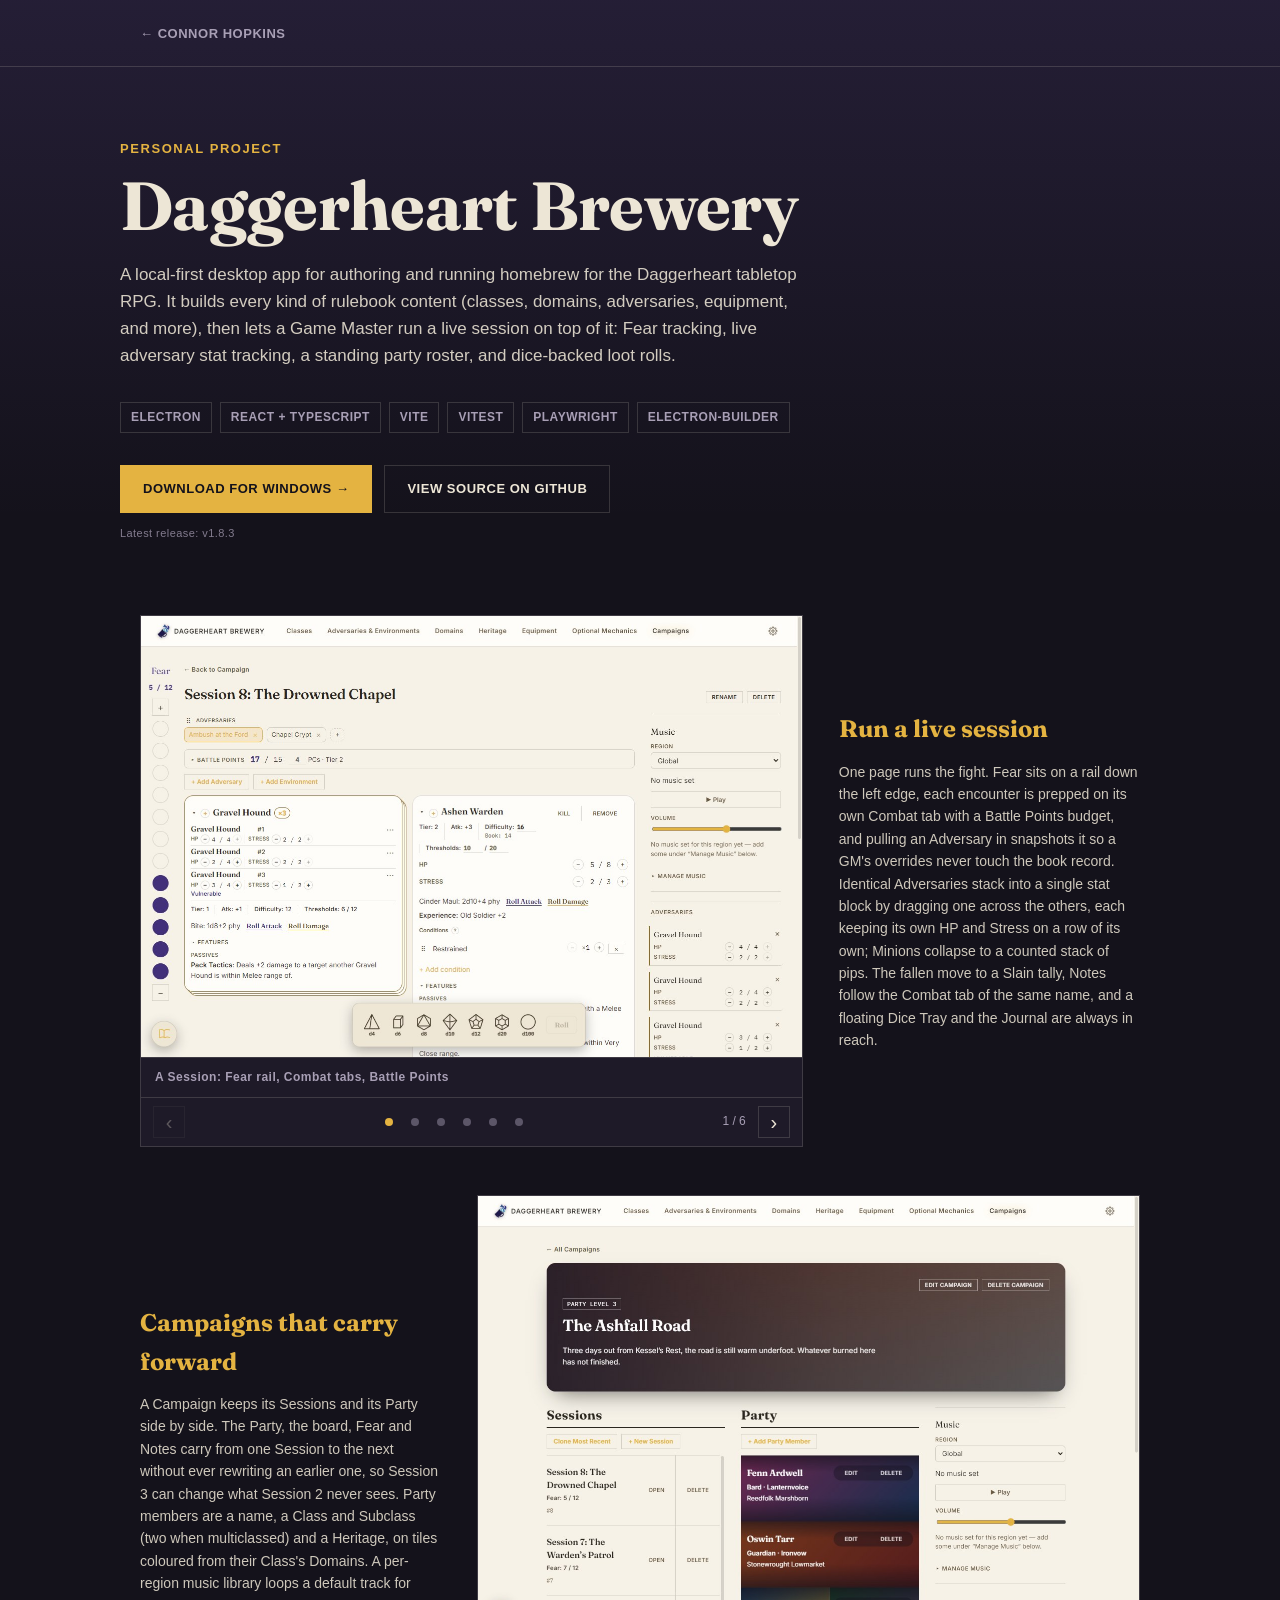
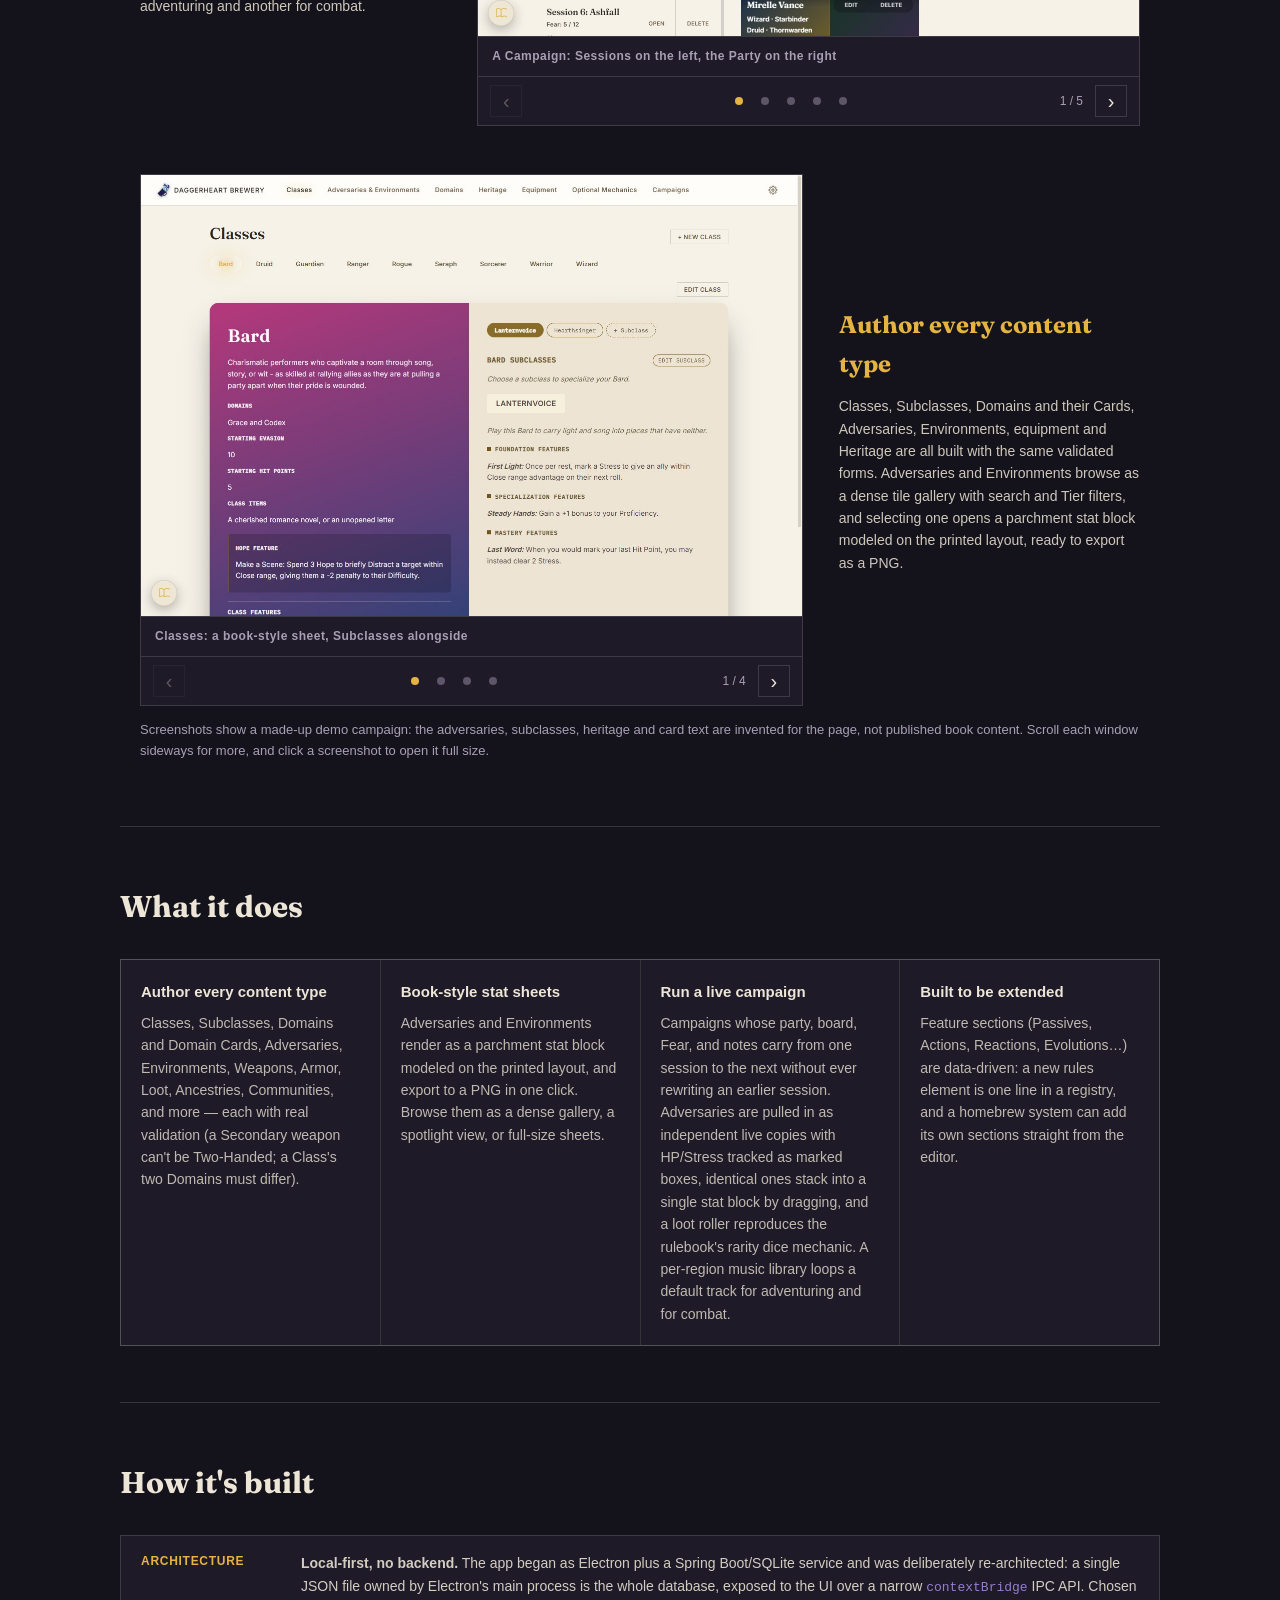
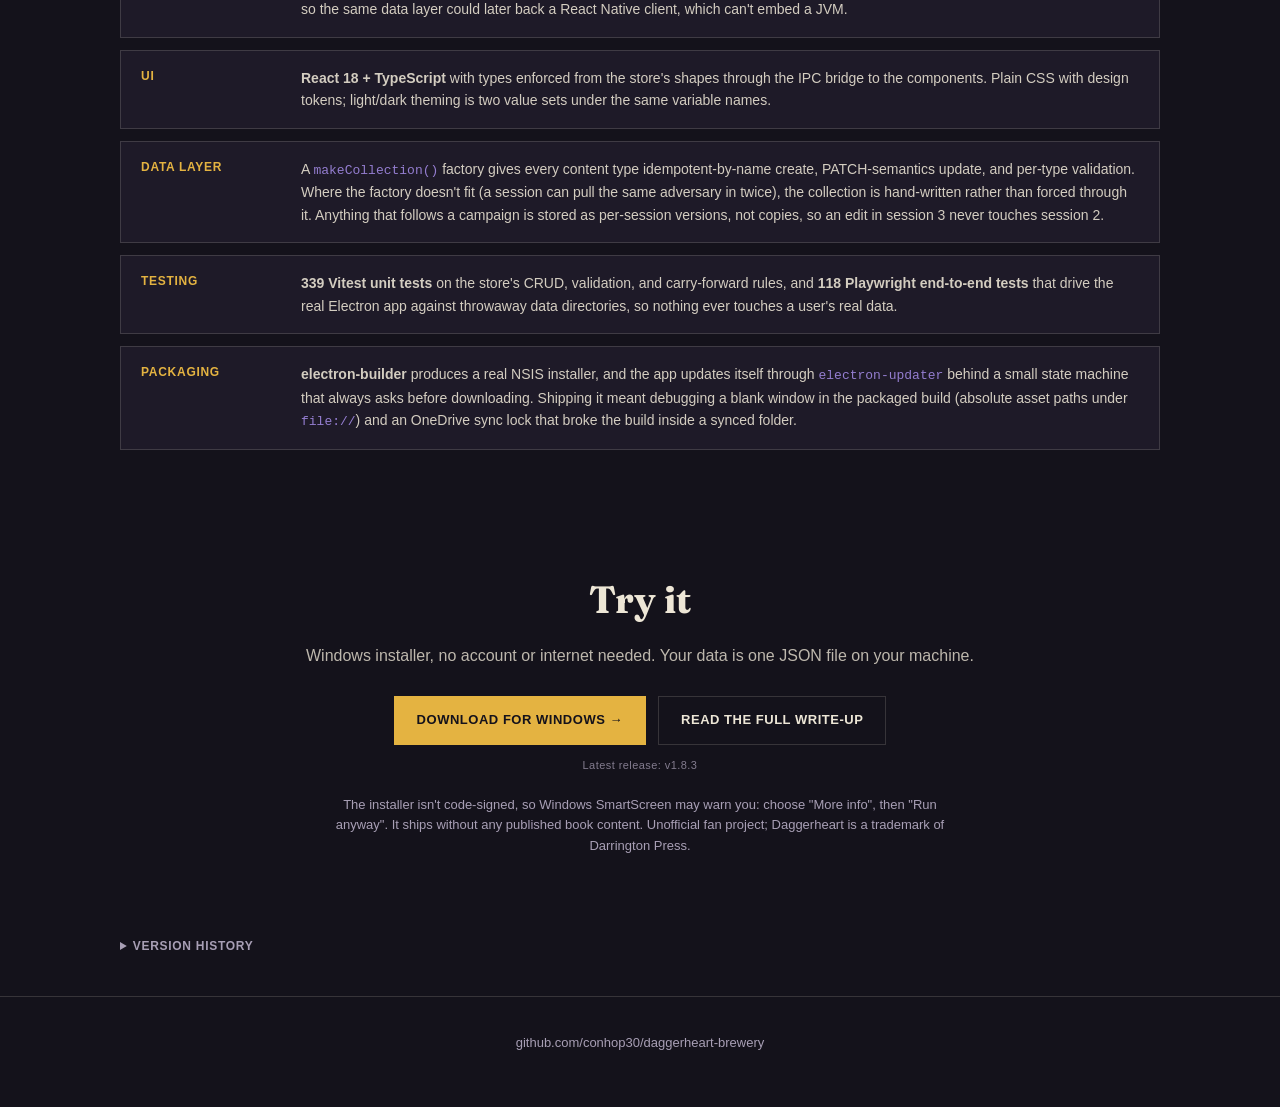
==== projects/daggerheart-hub/index.html @ ce8ef556 "Daggerheart Brewery v1.8.3: download links, changelog and test counts Co-Authored-By: Claude Opus 5." ====
<!DOCTYPE html>
<html lang="en">
<head>
<meta charset="UTF-8">
<meta name="viewport" content="width=device-width, initial-scale=1.0">
<title>Daggerheart Brewery — Connor Hopkins</title>
<meta name="description" content="A local-first Electron desktop app for authoring and running homebrew for the Daggerheart TTRPG — content builders, a Session Builder, and book-style stat sheets you can export as images.">
<link rel="preconnect" href="https://fonts.googleapis.com">
<link href="https://fonts.googleapis.com/css2?family=Fraunces:opsz,wght@9..144,600;9..144,700&display=swap" rel="stylesheet">
<link rel="stylesheet" href="../../css/base.css">
<link rel="stylesheet" href="style.css">
<link rel="icon" type="image/png" href="favicon.png">
<meta property="og:title" content="Daggerheart Brewery">
<meta property="og:description" content="A local-first desktop app for authoring and running Daggerheart homebrew — with a Windows installer you can download today.">
<meta property="og:image" content="https://conhop30.github.io/projects/daggerheart-hub/assets/shot-session.jpg">
<meta name="twitter:card" content="summary_large_image">
</head>
<body>

<nav class="site-nav">
  <div class="wrap">
    <a href="../../" class="back-link">← Connor Hopkins</a>
  </div>
</nav>

<header class="hero wrap">
  <p class="eyebrow">Personal Project</p>
  <h1>Daggerheart Brewery</h1>
  <p class="hero-lede">
    A local-first desktop app for authoring and running homebrew for the
    Daggerheart tabletop RPG. It builds every kind of rulebook content
    (classes, domains, adversaries, equipment, and more), then lets a Game
    Master run a live session on top of it: Fear tracking, live adversary
    stat tracking, a standing party roster, and dice-backed loot rolls.
  </p>
  <div class="hero-badges">
    <span class="badge">Electron</span>
    <span class="badge">React + TypeScript</span>
    <span class="badge">Vite</span>
    <span class="badge">Vitest</span>
    <span class="badge">Playwright</span>
    <span class="badge">electron-builder</span>
  </div>
  <div class="hero-actions">
    <a class="btn btn-primary" href="https://github.com/conhop30/daggerheart-brewery/releases/download/v1.8.3/Daggerheart-Brewery-Setup-1.8.3.exe">Download for Windows →</a>
    <a class="btn btn-ghost" href="https://github.com/conhop30/daggerheart-brewery" target="_blank" rel="noopener">View source on GitHub</a>
  </div>
  <p class="version-note">Latest release: v1.8.3</p>
</header>

<section class="shots wrap">
  <div class="showcases">
    <div class="showcase">
      <div class="viewer">
        <div class="viewer-track" tabindex="0" role="region" aria-label="Live session screenshots">
          <figure class="slide"><a href="assets/shot-session.jpg" target="_blank" rel="noopener"><img src="assets/shot-session.jpg" alt="A Session page: the Fear rail down the left edge, two Combat tabs, a Battle Points budget, three Gravel Hounds stacked into one stat block beside an Ashen Warden, and a condensed Adversaries list on the right" loading="lazy"></a><figcaption>A Session: Fear rail, Combat tabs, Battle Points</figcaption></figure>
          <figure class="slide"><a href="assets/shot-stack-modify.jpg" target="_blank" rel="noopener"><img src="assets/shot-stack-modify.jpg" alt="The stacked Gravel Hounds with the second one's actions open: Modify, Kill and Remove, and its own Difficulty, Thresholds and Conditions underneath" loading="lazy"></a><figcaption>A stack: one stat block, a row per Adversary</figcaption></figure>
          <figure class="slide"><a href="assets/shot-drag-stack.jpg" target="_blank" rel="noopener"><img src="assets/shot-drag-stack.jpg" alt="Mid-drag: an outlined card reading Gravel Hound x3 follows the pointer, with a strip under the board offering to unstack them all" loading="lazy"></a><figcaption>Dragging a stack: an outlined card with its count</figcaption></figure>
          <figure class="slide"><a href="assets/shot-second-tab.jpg" target="_blank" rel="noopener"><img src="assets/shot-second-tab.jpg" alt="The second Combat tab, Chapel Crypt, with a Tidecaller Oracle, a stack of eight Moss Mite Minions shown as pips, and the Drowned Chapel Environment" loading="lazy"></a><figcaption>A second encounter, prepped on its own tab</figcaption></figure>
          <figure class="slide"><a href="assets/shot-notes-dice.jpg" target="_blank" rel="noopener"><img src="assets/shot-notes-dice.jpg" alt="Lower on the Session page: Minion pips, the Slain tally reading Gravel Hound x2 and Moss Mite x4, Notes tabs named after the Combat tabs, and the Dice Tray showing 1d6 + 1d20 = 24 above the dice" loading="lazy"></a><figcaption>Notes tabs, the Slain tally and the Dice Tray</figcaption></figure>
          <figure class="slide"><a href="assets/shot-journal.jpg" target="_blank" rel="noopener"><img src="assets/shot-journal.jpg" alt="The Journal panel open from its bubble in the bottom-left corner, listing Campaign notes under Loot and Worldbuilding" loading="lazy"></a><figcaption>The Journal, one click away</figcaption></figure>
        </div>
      </div>
      <div class="showcase-text">
        <h3>Run a live session</h3>
        <p>One page runs the fight. Fear sits on a rail down the left edge, each encounter is prepped on its own Combat tab with a Battle Points budget, and pulling an Adversary in snapshots it so a GM's overrides never touch the book record. Identical Adversaries stack into a single stat block by dragging one across the others, each keeping its own HP and Stress on a row of its own; Minions collapse to a counted stack of pips. The fallen move to a Slain tally, Notes follow the Combat tab of the same name, and a floating Dice Tray and the Journal are always in reach.</p>
      </div>
    </div>
    <div class="showcase flip">
      <div class="viewer">
        <div class="viewer-track" tabindex="0" role="region" aria-label="Campaign screenshots">
          <figure class="slide"><a href="assets/shot-campaign.jpg" target="_blank" rel="noopener"><img src="assets/shot-campaign.jpg" alt="A Campaign page: Sessions in a scrolling column on the left, each with its Fear and number, and the Party on the right with tiles coloured by each Class's two Domains" loading="lazy"></a><figcaption>A Campaign: Sessions on the left, the Party on the right</figcaption></figure>
          <figure class="slide"><a href="assets/shot-campaigns.jpg" target="_blank" rel="noopener"><img src="assets/shot-campaigns.jpg" alt="The Campaigns list: two banners, each with its Party level, description, Party members and Session count" loading="lazy"></a><figcaption>Every Campaign at a glance</figcaption></figure>
          <figure class="slide"><a href="assets/shot-party-form.jpg" target="_blank" rel="noopener"><img src="assets/shot-party-form.jpg" alt="Editing a Party member: labelled rows of chips for Class, Subclass, a second Class and Subclass for multiclassing, Ancestry and Community" loading="lazy"></a><figcaption>A Party member: Class, Subclass and Heritage as chips</figcaption></figure>
          <figure class="slide"><a href="assets/shot-confirm.jpg" target="_blank" rel="noopener"><img src="assets/shot-confirm.jpg" alt="The app's own confirmation dialog over a dimmed page, asking whether to delete a Session, with Cancel and Delete buttons" loading="lazy"></a><figcaption>Destructive actions ask first, in the app's own dialog</figcaption></figure>
          <figure class="slide"><a href="assets/shot-music-library.png" target="_blank" rel="noopener"><img src="assets/shot-music-library.png" alt="The Music tab: a library overview showing a region's track count and defaults, a region list, and tracks with volume sliders" loading="lazy"></a><figcaption>A per-region music library for the table</figcaption></figure>
        </div>
      </div>
      <div class="showcase-text">
        <h3>Campaigns that carry forward</h3>
        <p>A Campaign keeps its Sessions and its Party side by side. The Party, the board, Fear and Notes carry from one Session to the next without ever rewriting an earlier one, so Session 3 can change what Session 2 never sees. Party members are a name, a Class and Subclass (two when multiclassed) and a Heritage, on tiles coloured from their Class's Domains. A per-region music library loops a default track for adventuring and another for combat.</p>
      </div>
    </div>
    <div class="showcase">
      <div class="viewer">
        <div class="viewer-track" tabindex="0" role="region" aria-label="Content authoring screenshots">
          <figure class="slide"><a href="assets/shot-classes.jpg" target="_blank" rel="noopener"><img src="assets/shot-classes.jpg" alt="The Classes page: a tab per Class, with Bard selected showing its gradient class sheet beside a parchment panel for its Subclasses" loading="lazy"></a><figcaption>Classes: a book-style sheet, Subclasses alongside</figcaption></figure>
          <figure class="slide"><a href="assets/shot-adversaries.jpg" target="_blank" rel="noopener"><img src="assets/shot-adversaries.jpg" alt="The Adversaries gallery of compact stat tiles, with the Tidecaller Oracle selected and its full parchment stat block open beside them" loading="lazy"></a><figcaption>Adversaries: a searchable gallery and a full stat block</figcaption></figure>
          <figure class="slide"><a href="assets/shot-domains.jpg" target="_blank" rel="noopener"><img src="assets/shot-domains.jpg" alt="The Domains page listing Arcana, Blade, Bone and Codex, each with a pennant icon and its card count" loading="lazy"></a><figcaption>Domains, filterable by Class</figcaption></figure>
          <figure class="slide"><a href="assets/shot-domain-cards.jpg" target="_blank" rel="noopener"><img src="assets/shot-domain-cards.jpg" alt="The Arcana Domain page: four card-shaped tiles with level, type, recall cost and rules text" loading="lazy"></a><figcaption>A Domain's cards, as cards</figcaption></figure>
        </div>
      </div>
      <div class="showcase-text">
        <h3>Author every content type</h3>
        <p>Classes, Subclasses, Domains and their Cards, Adversaries, Environments, equipment and Heritage are all built with the same validated forms. Adversaries and Environments browse as a dense tile gallery with search and Tier filters, and selecting one opens a parchment stat block modeled on the printed layout, ready to export as a PNG.</p>
      </div>
    </div>
  </div>
  <p class="shots-note">Screenshots show a made-up demo campaign: the adversaries, subclasses, heritage and card text are invented for the page, not published book content. Scroll each window sideways for more, and click a screenshot to open it full size.</p>
</section>

<section class="block wrap">
  <h2>What it does</h2>
  <div class="feature-grid">
    <div class="feature">
      <h3>Author every content type</h3>
      <p>Classes, Subclasses, Domains and Domain Cards, Adversaries, Environments, Weapons, Armor, Loot, Ancestries, Communities, and more — each with real validation (a Secondary weapon can't be Two-Handed; a Class's two Domains must differ).</p>
    </div>
    <div class="feature">
      <h3>Book-style stat sheets</h3>
      <p>Adversaries and Environments render as a parchment stat block modeled on the printed layout, and export to a PNG in one click. Browse them as a dense gallery, a spotlight view, or full-size sheets.</p>
    </div>
    <div class="feature">
      <h3>Run a live campaign</h3>
      <p>Campaigns whose party, board, Fear, and notes carry from one session to the next without ever rewriting an earlier session. Adversaries are pulled in as independent live copies with HP/Stress tracked as marked boxes, identical ones stack into a single stat block by dragging, and a loot roller reproduces the rulebook's rarity dice mechanic. A per-region music library loops a default track for adventuring and for combat.</p>
    </div>
    <div class="feature">
      <h3>Built to be extended</h3>
      <p>Feature sections (Passives, Actions, Reactions, Evolutions…) are data-driven: a new rules element is one line in a registry, and a homebrew system can add its own sections straight from the editor.</p>
    </div>
  </div>
</section>

<section class="block wrap">
  <h2>How it's built</h2>
  <div class="stack-grid">
    <div class="stack-row">
      <span class="label">Architecture</span>
      <span class="value"><strong>Local-first, no backend.</strong> The app began as Electron plus a Spring Boot/SQLite service and was deliberately re-architected: a single JSON file owned by Electron's main process is the whole database, exposed to the UI over a narrow <code>contextBridge</code> IPC API. Chosen so the same data layer could later back a React Native client, which can't embed a JVM.</span>
    </div>
    <div class="stack-row">
      <span class="label">UI</span>
      <span class="value"><strong>React 18 + TypeScript</strong> with types enforced from the store's shapes through the IPC bridge to the components. Plain CSS with design tokens; light/dark theming is two value sets under the same variable names.</span>
    </div>
    <div class="stack-row">
      <span class="label">Data layer</span>
      <span class="value">A <code>makeCollection()</code> factory gives every content type idempotent-by-name create, PATCH-semantics update, and per-type validation. Where the factory doesn't fit (a session can pull the same adversary in twice), the collection is hand-written rather than forced through it. Anything that follows a campaign is stored as per-session versions, not copies, so an edit in session 3 never touches session 2.</span>
    </div>
    <div class="stack-row">
      <span class="label">Testing</span>
      <span class="value"><strong>339 Vitest unit tests</strong> on the store's CRUD, validation, and carry-forward rules, and <strong>118 Playwright end-to-end tests</strong> that drive the real Electron app against throwaway data directories, so nothing ever touches a user's real data.</span>
    </div>
    <div class="stack-row">
      <span class="label">Packaging</span>
      <span class="value"><strong>electron-builder</strong> produces a real NSIS installer, and the app updates itself through <code>electron-updater</code> behind a small state machine that always asks before downloading. Shipping it meant debugging a blank window in the packaged build (absolute asset paths under <code>file://</code>) and an OneDrive sync lock that broke the build inside a synced folder.</span>
    </div>
  </div>
</section>

<section class="download-cta wrap">
  <h2>Try it</h2>
  <p>Windows installer, no account or internet needed. Your data is one JSON file on your machine.</p>
  <div class="hero-actions">
    <a class="btn btn-primary" href="https://github.com/conhop30/daggerheart-brewery/releases/download/v1.8.3/Daggerheart-Brewery-Setup-1.8.3.exe">Download for Windows →</a>
    <a class="btn btn-ghost" href="https://github.com/conhop30/daggerheart-brewery#readme" target="_blank" rel="noopener">Read the full write-up</a>
  </div>
  <p class="version-note">Latest release: v1.8.3</p>
  <p class="fine-print">The installer isn't code-signed, so Windows SmartScreen may warn you: choose "More info", then "Run anyway". It ships without any published book content. Unofficial fan project; Daggerheart is a trademark of Darrington Press.</p>
</section>

<section class="changelog wrap">
  <details>
    <summary>Version history</summary>
    <ul>
      <li><strong>v1.8.3</strong> — Campaign Frames: a new section for the rulebooks’ setting-pitch format, written either as structured sections or in an Advanced Markdown format drawn as letter-size two-column pages, with pictures, watercolor stains and watercolor-edged images, per-frame CSS, a built-in guide and PDF export (using The Homebrewery’s MIT-licensed Markdown flavour and mask images); a Campaign can name its frame. Also: Equipment opens as a table, and errors use the app’s own dialog.</li>
      <li><strong>v1.8.1</strong> — a Table view for Adversaries and Environments, now the default, where clicking a row opens its full stat block in place; a Collapse All button for the stat blocks in a fight, with roll results shown beside the buttons on a collapsed one; Heritage and Optional Mechanics in one shared layout, alphabetical, with full-width features and a filter by Set; and Equipment's compact view renamed to Table.</li>
      <li><strong>v1.8.0</strong> — stack any identical Adversaries into one stat block by dragging, each keeping its own HP and Stress, with an outlined card and running count while you drag; a Kill button and a Slain tally; renamable Notes tabs that follow the Combat tab of the same name and carry forward; a Fear rail on the left edge; a reworked Campaign page with Sessions and the Party side by side; Party members as Class, Subclass and Heritage with Domain-coloured tiles and multiclassing; and the app's own confirmation dialog and scrollbars.</li>
      <li><strong>v1.7.2</strong> — Battle Points: each Combat tab scores its roster against the corebook's encounter budget, with the rulebook's adjustments; and Minions now pull in as one counted stack that can be split, merged or mixed into groups by dragging.</li>
      <li><strong>v1.7.1</strong> — Combat tabs: prep several encounters per Session, each tab with its own Adversary/Environment roster that carries forward to later Sessions; a draggable Journal bubble with detachable floating notes; per-Session Notes; a drag-reorderable Session page; and a quantity stepper for pulling in several Adversaries at once.</li>
      <li><strong>v1.7.0</strong> — merged the Session page's Adventuring/Combat tabs into one always-on-screen page, and Music folders can now be scoped to a single Campaign instead of always being application-wide.</li>
      <li><strong>v1.6.0</strong> — the Dice Tray's buttons are now real polyhedral wireframes (tetrahedron, cube, octahedron, and so on) with their own facet lines, label below the shape instead of overlapping it; a sidebar spotlight for Combat tiles; a Conditions rules reference on hover; and a round of fixes (the Equipment table's boxy cells, newest-first Sessions, clearer button labels).</li>
      <li><strong>v1.5.0</strong> — a reworked Combat panel (stackable Conditions, Difficulty/Threshold overrides kept alongside the book value, a Roll Log), a redesigned Dice Tray with shaped die buttons, and music you can manage without leaving a session.</li>
      <li><strong>v1.4.0</strong> — real Domain iconography sampled from the corebook, a new app icon, a freeform dice tray and one-click damage rolls, and a round of load-time and editing-speed improvements.</li>
      <li><strong>v1.3.0</strong> — a visual refresh across the whole app: pill buttons and boxed panels replaced with soft glow states and hairline dividers, a redesigned Domains list, and clearer text and contrast throughout.</li>
      <li><strong>v1.2.0</strong> — renamed to Daggerheart Brewery with a new icon; a condensed Equipment table view; Session music that persists across navigation; a frameless fullscreen mode.</li>
      <li><strong>v1.1.0</strong> — in-app update checking; data-driven Evolution/custom feature sections; Core subclasses.</li>
      <li><strong>v1.0.0</strong> — first public release.</li>
    </ul>
  </details>
</section>

<footer class="site-footer">
  <div class="wrap">
    <a href="https://github.com/conhop30/daggerheart-brewery" target="_blank" rel="noopener">github.com/conhop30/daggerheart-brewery</a>
  </div>
</footer>

<script>
// Each screenshot window scrolls sideways on its own (CSS scroll-snap); this only adds the arrows, dots and count.
document.querySelectorAll('.viewer').forEach(function (viewer) {
  var track = viewer.querySelector('.viewer-track');
  var slides = Array.prototype.slice.call(track.children);
  if (slides.length < 2) return;
  viewer.classList.add('js');
  var reduce = window.matchMedia('(prefers-reduced-motion: reduce)').matches;

  var nav = document.createElement('div');
  nav.className = 'viewer-nav';
  var prev = document.createElement('button');
  prev.type = 'button'; prev.className = 'viewer-arrow'; prev.setAttribute('aria-label', 'Previous screenshot'); prev.textContent = '‹';
  var next = document.createElement('button');
  next.type = 'button'; next.className = 'viewer-arrow'; next.setAttribute('aria-label', 'Next screenshot'); next.textContent = '›';
  var dots = document.createElement('div');
  dots.className = 'viewer-dots';
  var buttons = slides.map(function (_, i) {
    var d = document.createElement('button');
    d.type = 'button'; d.className = 'viewer-dot'; d.setAttribute('aria-label', 'Screenshot ' + (i + 1) + ' of ' + slides.length);
    d.addEventListener('click', function () { go(i); });
    dots.appendChild(d);
    return d;
  });
  var count = document.createElement('span');
  count.className = 'viewer-count';
  nav.appendChild(prev); nav.appendChild(dots); nav.appendChild(count); nav.appendChild(next);
  viewer.appendChild(nav);

  function current() { return Math.max(0, Math.min(slides.length - 1, Math.round(track.scrollLeft / track.clientWidth))); }
  function go(i) { track.scrollTo({ left: i * track.clientWidth, behavior: reduce ? 'auto' : 'smooth' }); }
  function sync() {
    var i = current();
    buttons.forEach(function (d, k) { d.classList.toggle('on', k === i); });
    count.textContent = (i + 1) + ' / ' + slides.length;
    prev.disabled = i === 0;
    next.disabled = i === slides.length - 1;
  }
  prev.addEventListener('click', function () { go(current() - 1); });
  next.addEventListener('click', function () { go(current() + 1); });
  var pending = false;
  track.addEventListener('scroll', function () {
    if (pending) return;
    pending = true;
    requestAnimationFrame(function () { pending = false; sync(); });
  }, { passive: true });
  window.addEventListener('resize', sync);
  sync();
});
</script>

</body>
</html>
---- css/base.css ----
*, *::before, *::after { box-sizing: border-box; }
html { -webkit-text-size-adjust: 100%; }
body { margin: 0; }
img, video { max-width: 100%; display: block; }
a { color: inherit; }
---- projects/daggerheart-hub/style.css ----
/* Same palette/type as the app itself (src/styles/tokens.css) — this page is
   meant to feel like an extension of the product. */
:root {
  --ink: #14121b;
  --surface: #1e1a28;
  --surface-alt: #262034;
  --hope: #e4b341;
  --fear: #a58ce8;
  --parchment: #ede4d3;
  --off-white: #ede6d6;
  --muted: #a89fb5;
  --line: rgba(237, 228, 211, 0.16);

  --font-display: "Fraunces", "Iowan Old Style", Georgia, serif;
  --font-body: -apple-system, BlinkMacSystemFont, "Segoe UI", Roboto, sans-serif;

  --wrap: 1040px;
}

body {
  margin: 0;
  background: linear-gradient(180deg, rgba(136, 103, 214, 0.14) 0%, transparent 520px), var(--ink);
  color: var(--off-white);
  font-family: var(--font-body);
  line-height: 1.6;
  -webkit-font-smoothing: antialiased;
}

.wrap {
  max-width: var(--wrap);
  margin: 0 auto;
  padding: 0 20px;
}

/* ---------- nav ---------- */
.site-nav {
  padding: 20px 0;
  border-bottom: 1px solid var(--line);
}

.back-link {
  text-decoration: none;
  color: var(--muted);
  font-size: 13px;
  font-weight: 600;
  letter-spacing: 0.04em;
  text-transform: uppercase;
  transition: color 0.15s ease;
}

.back-link:hover {
  color: var(--off-white);
}

/* ---------- hero ---------- */
.hero {
  padding: 72px 0 48px;
}

.eyebrow {
  margin: 0 0 12px;
  font-size: 13px;
  font-weight: 700;
  letter-spacing: 0.12em;
  text-transform: uppercase;
  color: var(--hope);
}

.hero h1 {
  margin: 0 0 20px;
  font-family: var(--font-display);
  font-size: clamp(38px, 7vw, 68px);
  font-weight: 700;
  letter-spacing: -0.01em;
  line-height: 1.02;
}

.hero-lede {
  max-width: 680px;
  margin: 0 0 32px;
  font-size: 17px;
  opacity: 0.88;
}

.hero-badges {
  display: flex;
  flex-wrap: wrap;
  gap: 8px;
  margin-bottom: 32px;
}

.badge {
  padding: 5px 10px;
  border: 1px solid var(--line);
  font-size: 12px;
  font-weight: 700;
  letter-spacing: 0.04em;
  text-transform: uppercase;
  color: var(--muted);
}

.hero-actions {
  display: flex;
  flex-wrap: wrap;
  gap: 12px;
}

.version-note {
  margin: 12px 0 0;
  font-size: 11px;
  letter-spacing: 0.04em;
  color: var(--muted);
  opacity: 0.75;
}

/* Same look as the hero note; restated only because `.download-cta p` is more specific than `.version-note`. */
.download-cta .version-note {
  margin: 12px 0 0;
  opacity: 0.75;
}

.btn {
  display: inline-flex;
  align-items: center;
  gap: 8px;
  padding: 13px 22px;
  font-size: 13px;
  font-weight: 700;
  letter-spacing: 0.04em;
  text-transform: uppercase;
  text-decoration: none;
  border: 1px solid transparent;
  transition: opacity 0.15s ease, transform 0.1s ease;
}

.btn:active {
  transform: scale(0.98);
}

.btn-primary {
  background: var(--hope);
  color: var(--ink);
}

.btn-primary:hover {
  opacity: 0.9;
}

.btn-ghost {
  background: transparent;
  border-color: var(--line);
  color: var(--off-white);
}

.btn-ghost:hover {
  border-color: var(--off-white);
}

/* ---------- screenshots ---------- */
/* One window per area of the app, each beside a short description. A
   window holds as many screenshots as its area needs and scrolls sideways
   through them, so a feature-rich app gets a high screenshot count without
   the page growing tall. Same pattern as the Summoner page. */
/* Vertical padding only: a bare padding shorthand here would zero .wrap's side padding. */
.shots { padding-top: 24px; padding-bottom: 64px; }
.showcases { display: grid; gap: 48px; }
.showcase { display: grid; grid-template-columns: minmax(0, 2.2fr) minmax(0, 1fr); gap: 36px; align-items: center; }
.showcase.flip { grid-template-columns: minmax(0, 1fr) minmax(0, 2.2fr); }
.showcase.flip .viewer { order: 2; }
.showcase-text h3 { margin: 0 0 12px; font-family: var(--font-display); font-size: 24px; font-weight: 700; color: var(--hope); }
.showcase-text p { margin: 0; font-size: 14px; opacity: 0.86; }

/* The track scrolls sideways and snaps to each screenshot. */
.viewer { min-width: 0; border: 1px solid var(--line); background: var(--surface); }
.viewer-track { display: flex; overflow-x: auto; scroll-snap-type: x mandatory; overscroll-behavior-x: contain; scrollbar-width: thin; scrollbar-color: var(--line) transparent; }
.viewer.js .viewer-track { scrollbar-width: none; }
.viewer.js .viewer-track::-webkit-scrollbar { display: none; }
.viewer-track:focus-visible { outline: 2px solid var(--fear); outline-offset: -2px; }
.slide { flex: 0 0 100%; min-width: 0; margin: 0; scroll-snap-align: start; }
.slide a { display: block; cursor: zoom-in; }
.slide img { display: block; width: 100%; aspect-ratio: 3 / 2; object-fit: cover; object-position: top left; }
.slide figcaption {
  padding: 10px 14px; font-size: 12px; font-weight: 700; letter-spacing: 0.04em;
  color: var(--muted); border-top: 1px solid var(--line);
}
.viewer-nav { display: flex; align-items: center; gap: 12px; padding: 8px 12px; border-top: 1px solid var(--line); }
.viewer-arrow {
  width: 32px; height: 32px; padding: 0; display: inline-flex; align-items: center; justify-content: center;
  border: 1px solid var(--line); background: transparent; color: var(--off-white); font-size: 20px; line-height: 1; cursor: pointer;
}
.viewer-arrow:hover:not(:disabled) { border-color: var(--hope); color: var(--hope); }
.viewer-arrow:disabled { opacity: 0.3; cursor: default; }
.viewer-dots { display: flex; flex: 1; justify-content: center; gap: 4px; }
/* The dot is a small mark inside a larger tap target. */
.viewer-dot { position: relative; width: 22px; height: 22px; padding: 0; border: 0; background: transparent; cursor: pointer; }
.viewer-dot::after { content: ""; position: absolute; inset: 7px; border-radius: 50%; background: var(--muted); opacity: 0.45; transition: opacity 0.15s ease, background 0.15s ease; }
.viewer-dot:hover::after { opacity: 0.8; }
.viewer-dot.on::after { background: var(--hope); opacity: 1; }
.viewer-count { font-size: 12px; font-variant-numeric: tabular-nums; color: var(--muted); }
.viewer button:focus-visible { outline: 2px solid var(--fear); outline-offset: 2px; }
.shots-note { margin: 14px 0 0; font-size: 13px; color: var(--muted); }

/* ---------- section shell ---------- */
section.block {
  padding: 56px 0;
  border-top: 1px solid var(--line);
}

.block h2 {
  font-family: var(--font-display);
  font-size: 30px;
  font-weight: 700;
  margin: 0 0 28px;
}

/* ---------- feature list ---------- */
.feature-grid {
  display: grid;
  grid-template-columns: repeat(auto-fit, minmax(220px, 1fr));
  gap: 1px;
  background: var(--line);
  border: 1px solid var(--line);
}

.feature {
  background: var(--surface);
  padding: 20px;
}

.feature h3 {
  margin: 0 0 8px;
  font-size: 15px;
  font-weight: 700;
}

.feature p {
  margin: 0;
  font-size: 14px;
  opacity: 0.78;
}

/* ---------- tech stack ---------- */
.stack-grid {
  display: grid;
  gap: 12px;
}

.stack-row {
  display: grid;
  grid-template-columns: 140px 1fr;
  gap: 20px;
  padding: 16px 20px;
  background: var(--surface);
  border: 1px solid var(--line);
}

.stack-row .label {
  font-size: 12px;
  font-weight: 700;
  letter-spacing: 0.06em;
  text-transform: uppercase;
  color: var(--hope);
}

.stack-row .value {
  font-size: 14px;
  opacity: 0.88;
}

.stack-row code {
  font-size: 13px;
  color: var(--fear);
}

/* ---------- download cta ---------- */
.download-cta {
  text-align: center;
  padding: 64px 0 80px;
}

.download-cta h2 {
  font-family: var(--font-display);
  font-size: 38px;
  margin: 0 0 12px;
}

.download-cta p {
  opacity: 0.78;
  margin: 0 0 28px;
}

.download-cta .hero-actions {
  justify-content: center;
}

.download-cta .fine-print {
  margin: 20px auto 0;
  max-width: 620px;
  font-size: 13px;
  color: var(--muted);
  opacity: 1;
}

/* ---------- changelog (deliberately quiet — a closed <details>, not a
   section heading, so it never competes with the download CTA above it) ---------- */
.changelog {
  padding: 0 0 40px;
}

.changelog summary {
  cursor: pointer;
  font-size: 12px;
  font-weight: 700;
  letter-spacing: 0.06em;
  text-transform: uppercase;
  color: var(--muted);
}

.changelog summary:hover {
  color: var(--off-white);
}

.changelog ul {
  margin: 14px 0 0;
  padding: 14px 0 0 18px;
  border-top: 1px solid var(--line);
  font-size: 13px;
  color: var(--muted);
}

.changelog li + li {
  margin-top: 8px;
}

.changelog li strong {
  color: var(--off-white);
}

/* ---------- footer ---------- */
.site-footer {
  padding: 32px 0 56px;
  border-top: 1px solid var(--line);
  text-align: center;
}

.site-footer a {
  color: var(--muted);
  text-decoration: none;
  font-size: 13px;
}

.site-footer a:hover {
  color: var(--off-white);
}

@media (max-width: 860px) {
  .showcase, .showcase.flip { grid-template-columns: 1fr; gap: 16px; }
  .showcase-text { order: -1; }
  .showcase.flip .viewer { order: 0; }
}

@media (max-width: 720px) {
  .stack-row {
    grid-template-columns: 1fr;
    gap: 6px;
  }
}
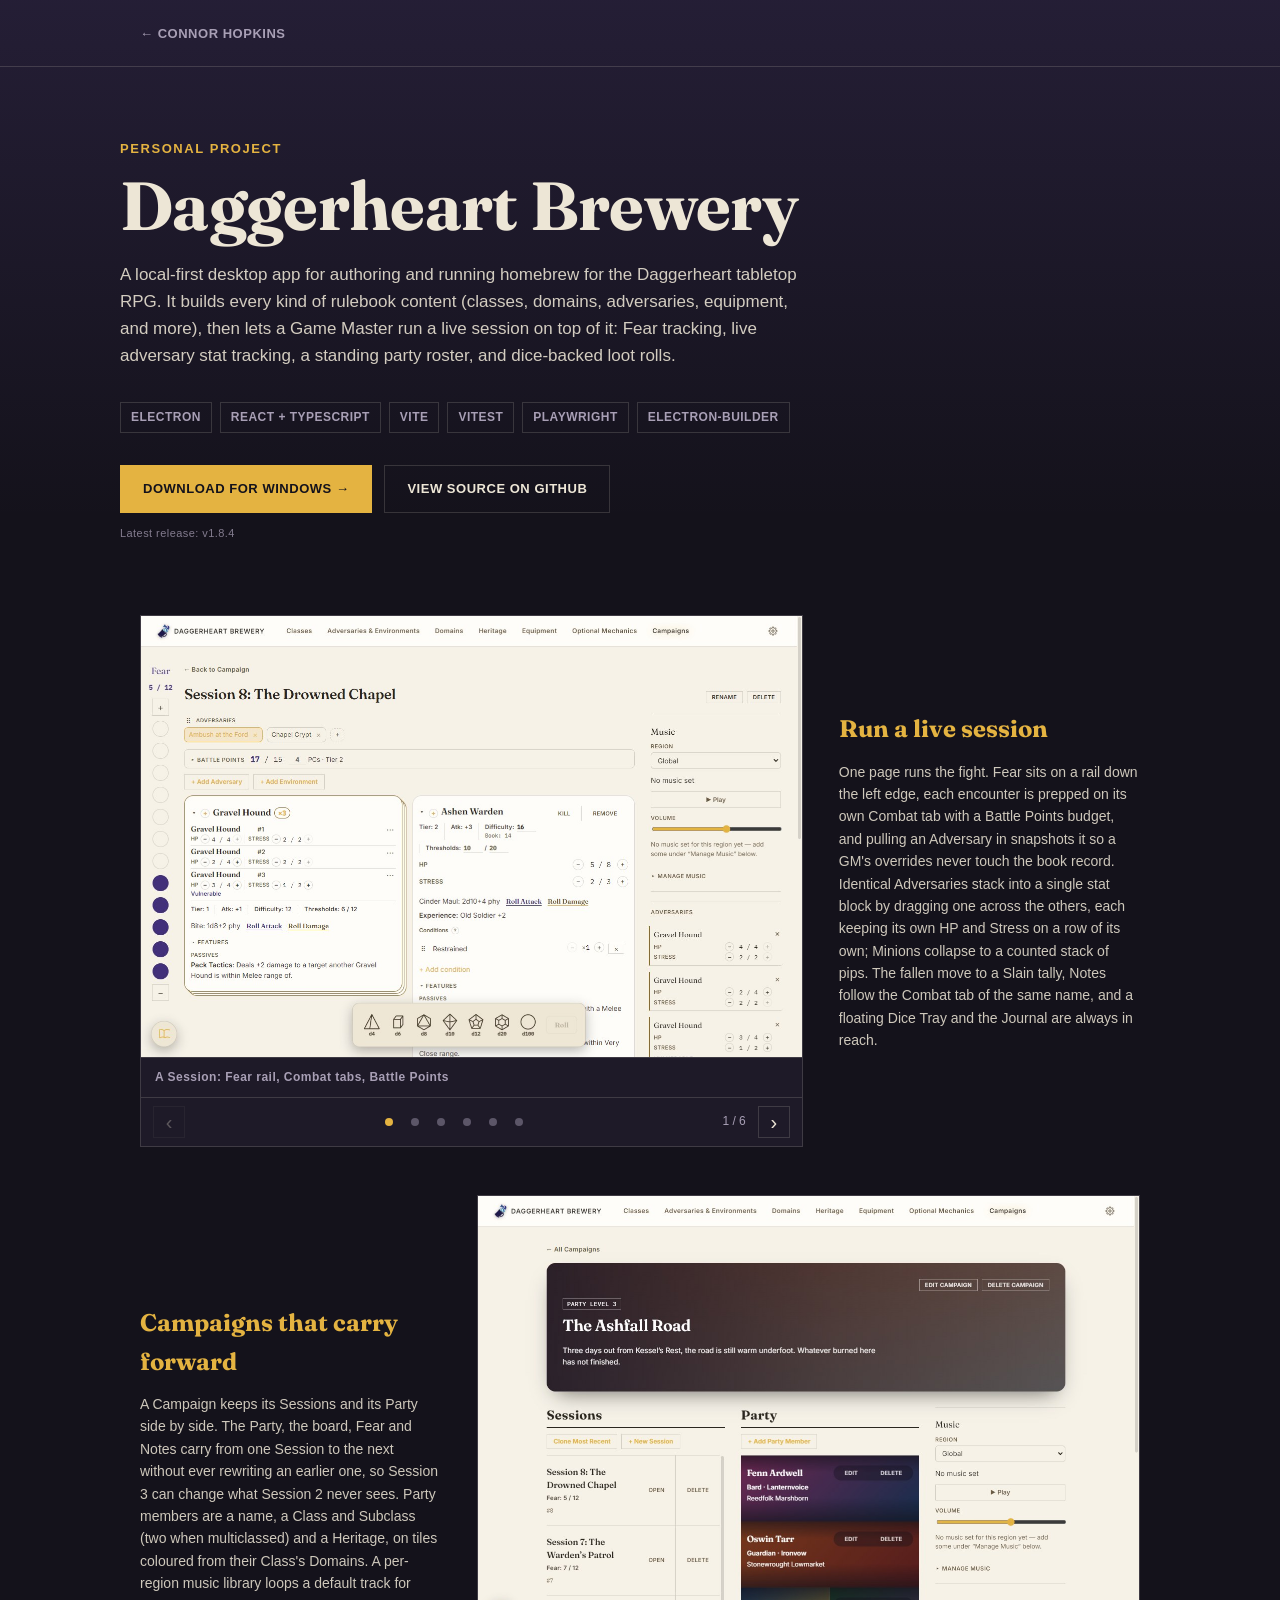
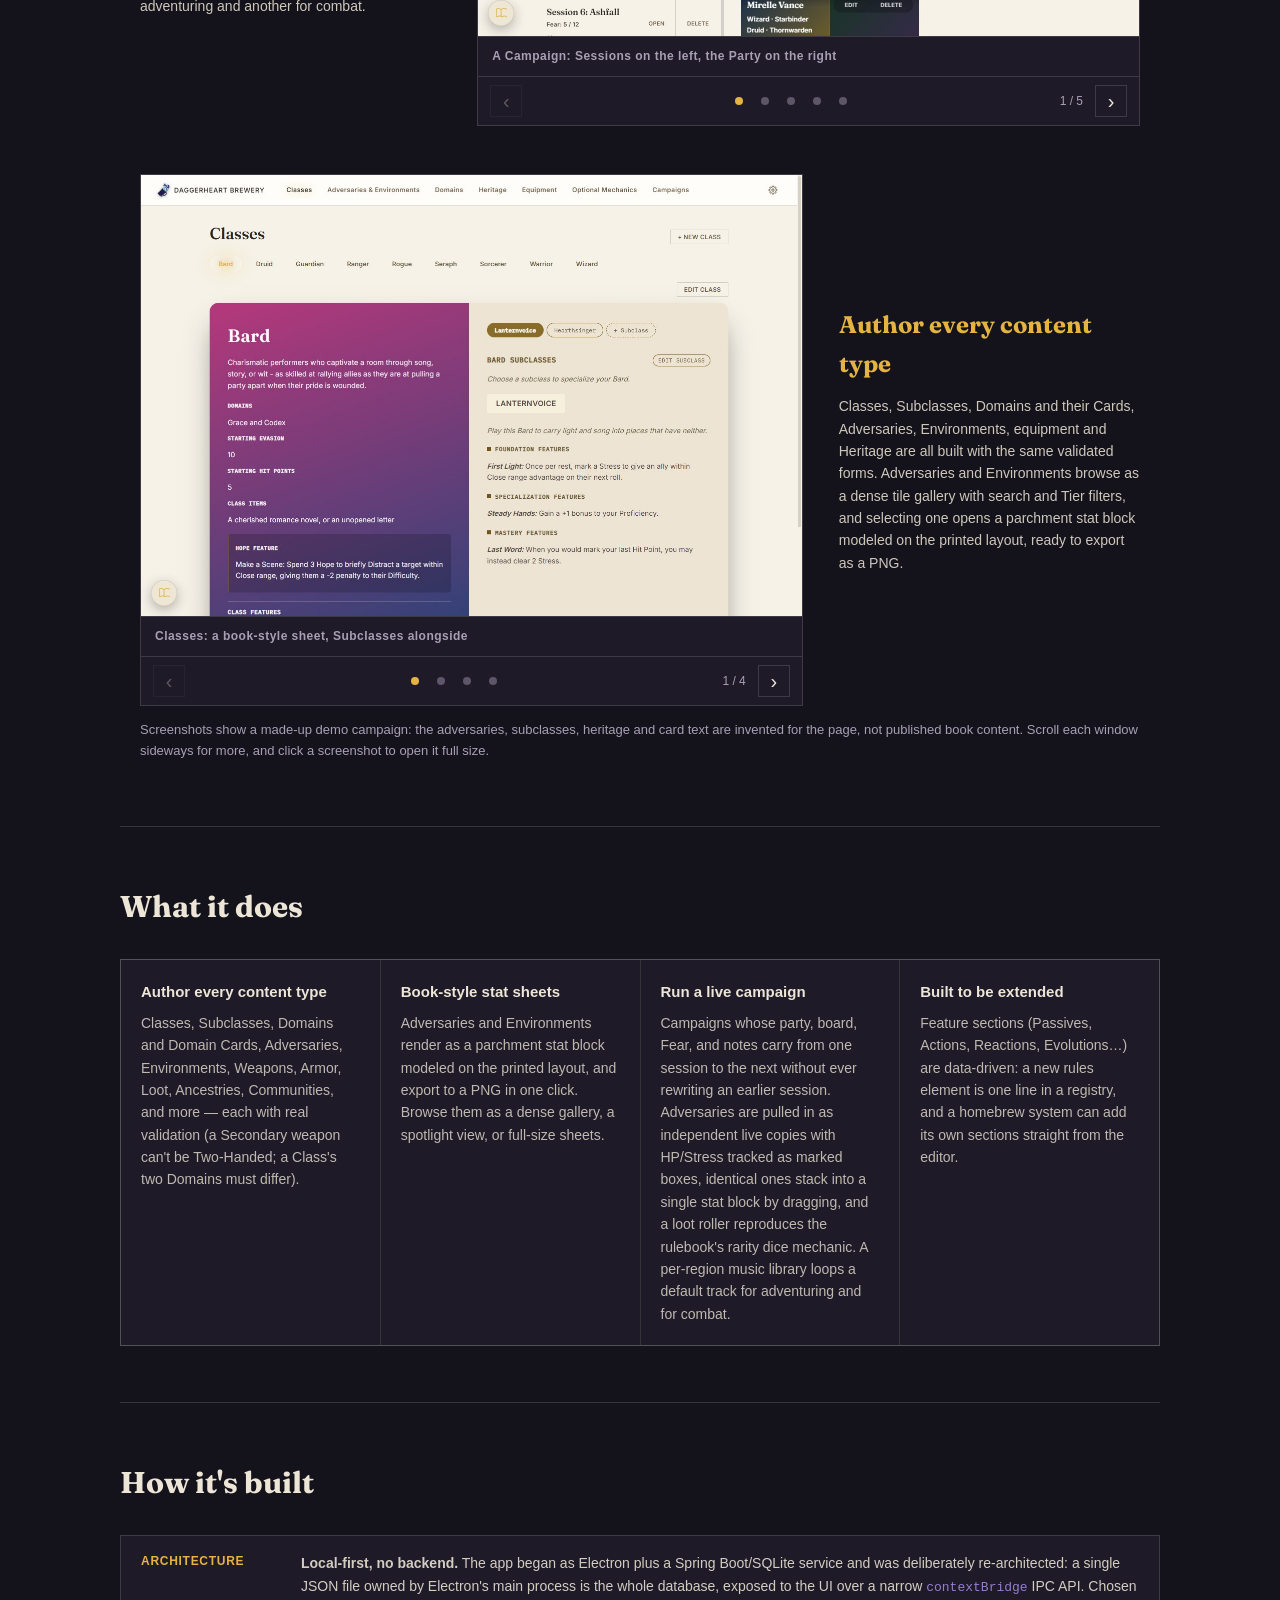
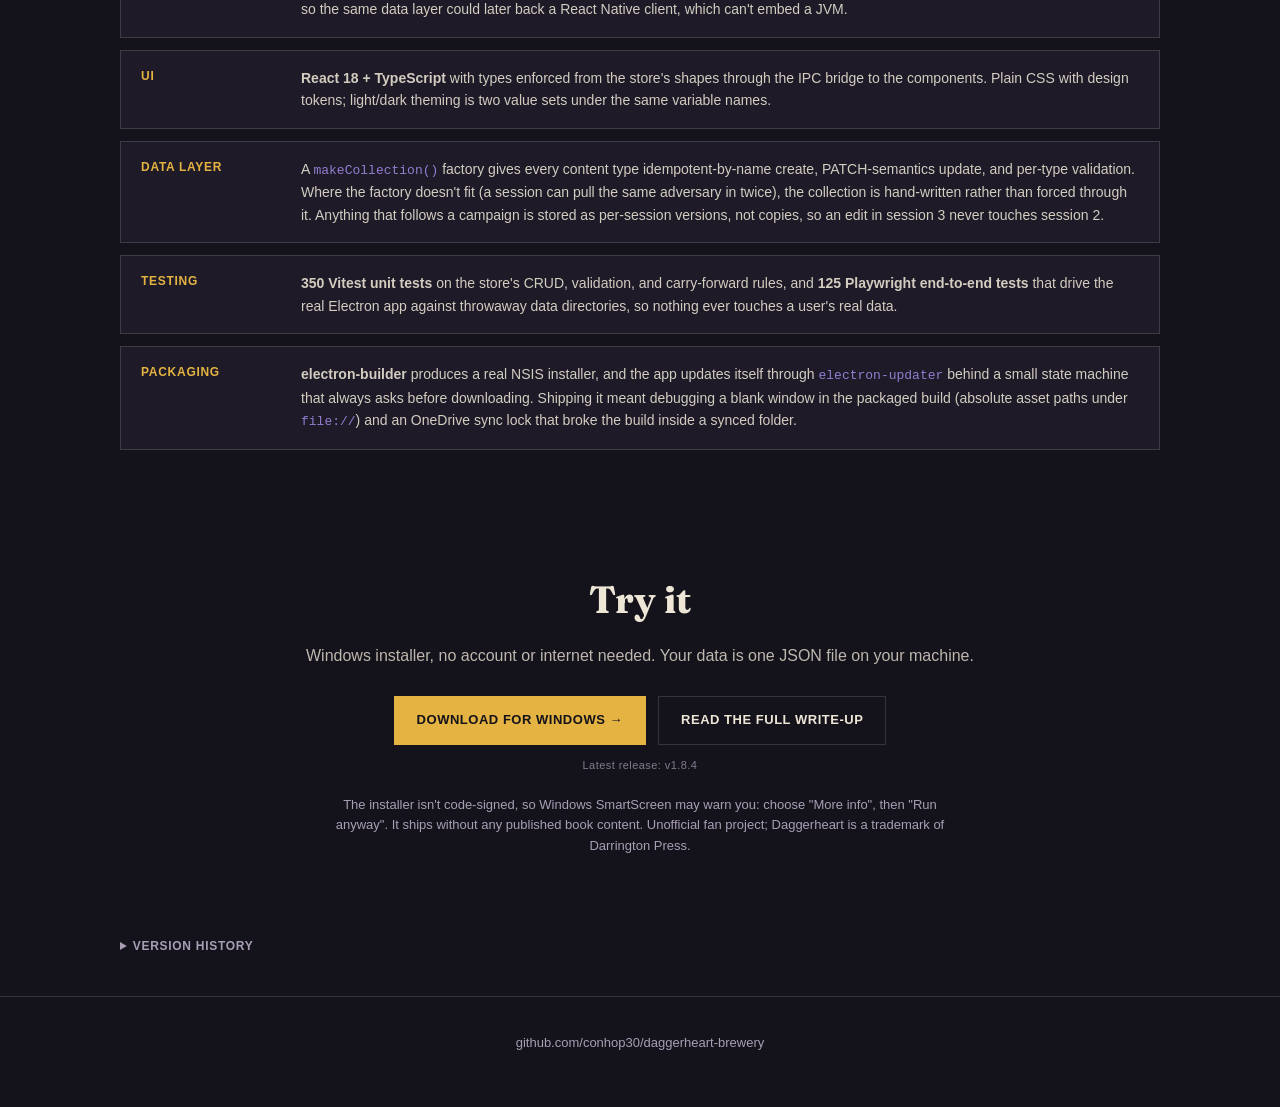
==== commit 2207ec20: "Daggerheart Brewery v1.8.4: download link, changelog, test counts Co-Authored-By: Claude Opus 5.5 <n" ====
--- a/projects/daggerheart-hub/index.html
+++ b/projects/daggerheart-hub/index.html
@@ -42,10 +42,10 @@
     <span class="badge">electron-builder</span>
   </div>
   <div class="hero-actions">
-    <a class="btn btn-primary" href="https://github.com/conhop30/daggerheart-brewery/releases/download/v1.8.3/Daggerheart-Brewery-Setup-1.8.3.exe">Download for Windows →</a>
+    <a class="btn btn-primary" href="https://github.com/conhop30/daggerheart-brewery/releases/download/v1.8.4/Daggerheart-Brewery-Setup-1.8.4.exe">Download for Windows →</a>
     <a class="btn btn-ghost" href="https://github.com/conhop30/daggerheart-brewery" target="_blank" rel="noopener">View source on GitHub</a>
   </div>
-  <p class="version-note">Latest release: v1.8.3</p>
+  <p class="version-note">Latest release: v1.8.4</p>
 </header>
 
 <section class="shots wrap">
@@ -138,7 +138,7 @@
     </div>
     <div class="stack-row">
       <span class="label">Testing</span>
-      <span class="value"><strong>339 Vitest unit tests</strong> on the store's CRUD, validation, and carry-forward rules, and <strong>118 Playwright end-to-end tests</strong> that drive the real Electron app against throwaway data directories, so nothing ever touches a user's real data.</span>
+      <span class="value"><strong>350 Vitest unit tests</strong> on the store's CRUD, validation, and carry-forward rules, and <strong>125 Playwright end-to-end tests</strong> that drive the real Electron app against throwaway data directories, so nothing ever touches a user's real data.</span>
     </div>
     <div class="stack-row">
       <span class="label">Packaging</span>
@@ -151,10 +151,10 @@
   <h2>Try it</h2>
   <p>Windows installer, no account or internet needed. Your data is one JSON file on your machine.</p>
   <div class="hero-actions">
-    <a class="btn btn-primary" href="https://github.com/conhop30/daggerheart-brewery/releases/download/v1.8.3/Daggerheart-Brewery-Setup-1.8.3.exe">Download for Windows →</a>
+    <a class="btn btn-primary" href="https://github.com/conhop30/daggerheart-brewery/releases/download/v1.8.4/Daggerheart-Brewery-Setup-1.8.4.exe">Download for Windows →</a>
     <a class="btn btn-ghost" href="https://github.com/conhop30/daggerheart-brewery#readme" target="_blank" rel="noopener">Read the full write-up</a>
   </div>
-  <p class="version-note">Latest release: v1.8.3</p>
+  <p class="version-note">Latest release: v1.8.4</p>
   <p class="fine-print">The installer isn't code-signed, so Windows SmartScreen may warn you: choose "More info", then "Run anyway". It ships without any published book content. Unofficial fan project; Daggerheart is a trademark of Darrington Press.</p>
 </section>
 
@@ -162,6 +162,7 @@
   <details>
     <summary>Version history</summary>
     <ul>
+      <li><strong>v1.8.4</strong> — search the Adversary and Environment pickers by Tier, type and name; a button on any feature that summons another Adversary, which adds it to the fight and rolls the count where the book gives dice; Environments that pin full-width above the board; a per-Campaign image folder for maps in the Session sidebar; tabs inside a Notes tab; mixed Ancestry and draggable framing for the art on a Party tile; foldable Adversaries and Environments sections; and a fix for new or edited content not reaching a Session that was already open.</li>
       <li><strong>v1.8.3</strong> — Campaign Frames: a new section for the rulebooks’ setting-pitch format, written either as structured sections or in an Advanced Markdown format drawn as letter-size two-column pages, with pictures, watercolor stains and watercolor-edged images, per-frame CSS, a built-in guide and PDF export (using The Homebrewery’s MIT-licensed Markdown flavour and mask images); a Campaign can name its frame. Also: Equipment opens as a table, and errors use the app’s own dialog.</li>
       <li><strong>v1.8.1</strong> — a Table view for Adversaries and Environments, now the default, where clicking a row opens its full stat block in place; a Collapse All button for the stat blocks in a fight, with roll results shown beside the buttons on a collapsed one; Heritage and Optional Mechanics in one shared layout, alphabetical, with full-width features and a filter by Set; and Equipment's compact view renamed to Table.</li>
       <li><strong>v1.8.0</strong> — stack any identical Adversaries into one stat block by dragging, each keeping its own HP and Stress, with an outlined card and running count while you drag; a Kill button and a Slain tally; renamable Notes tabs that follow the Combat tab of the same name and carry forward; a Fear rail on the left edge; a reworked Campaign page with Sessions and the Party side by side; Party members as Class, Subclass and Heritage with Domain-coloured tiles and multiclassing; and the app's own confirmation dialog and scrollbars.</li>
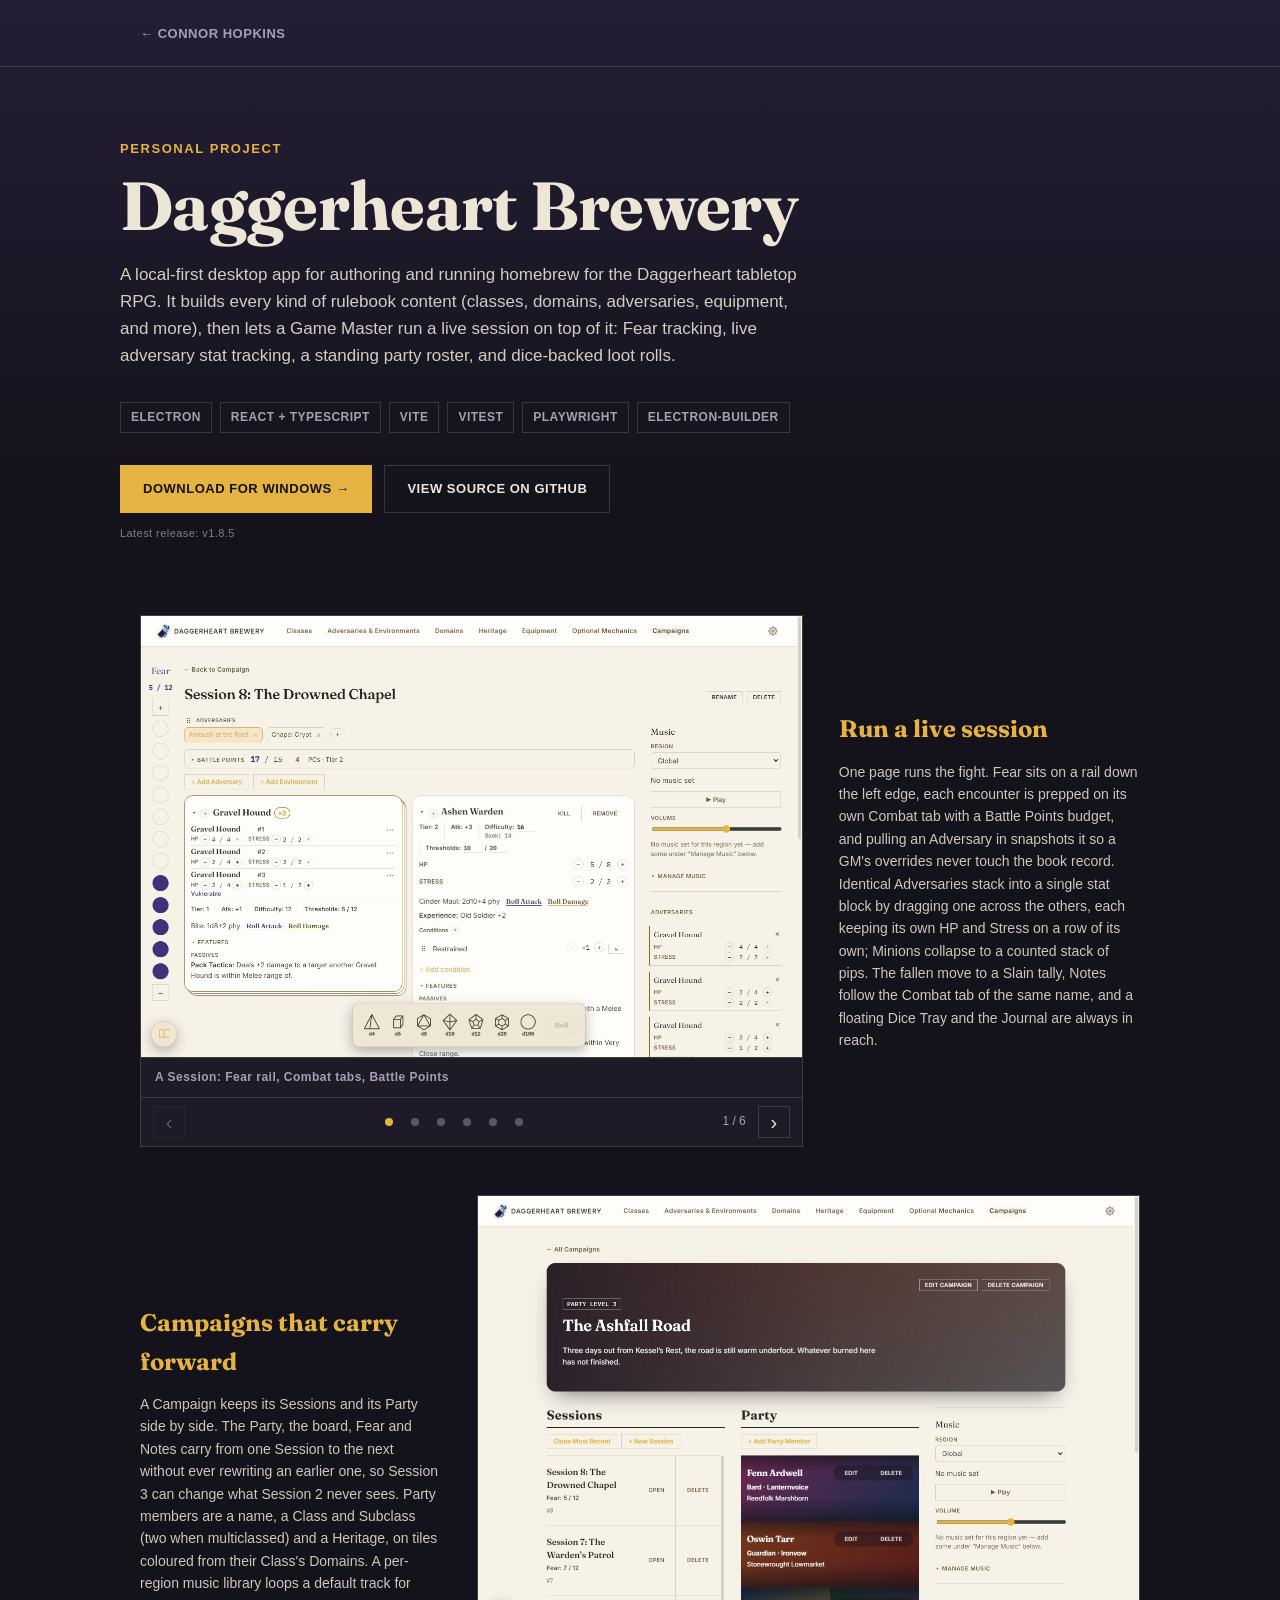
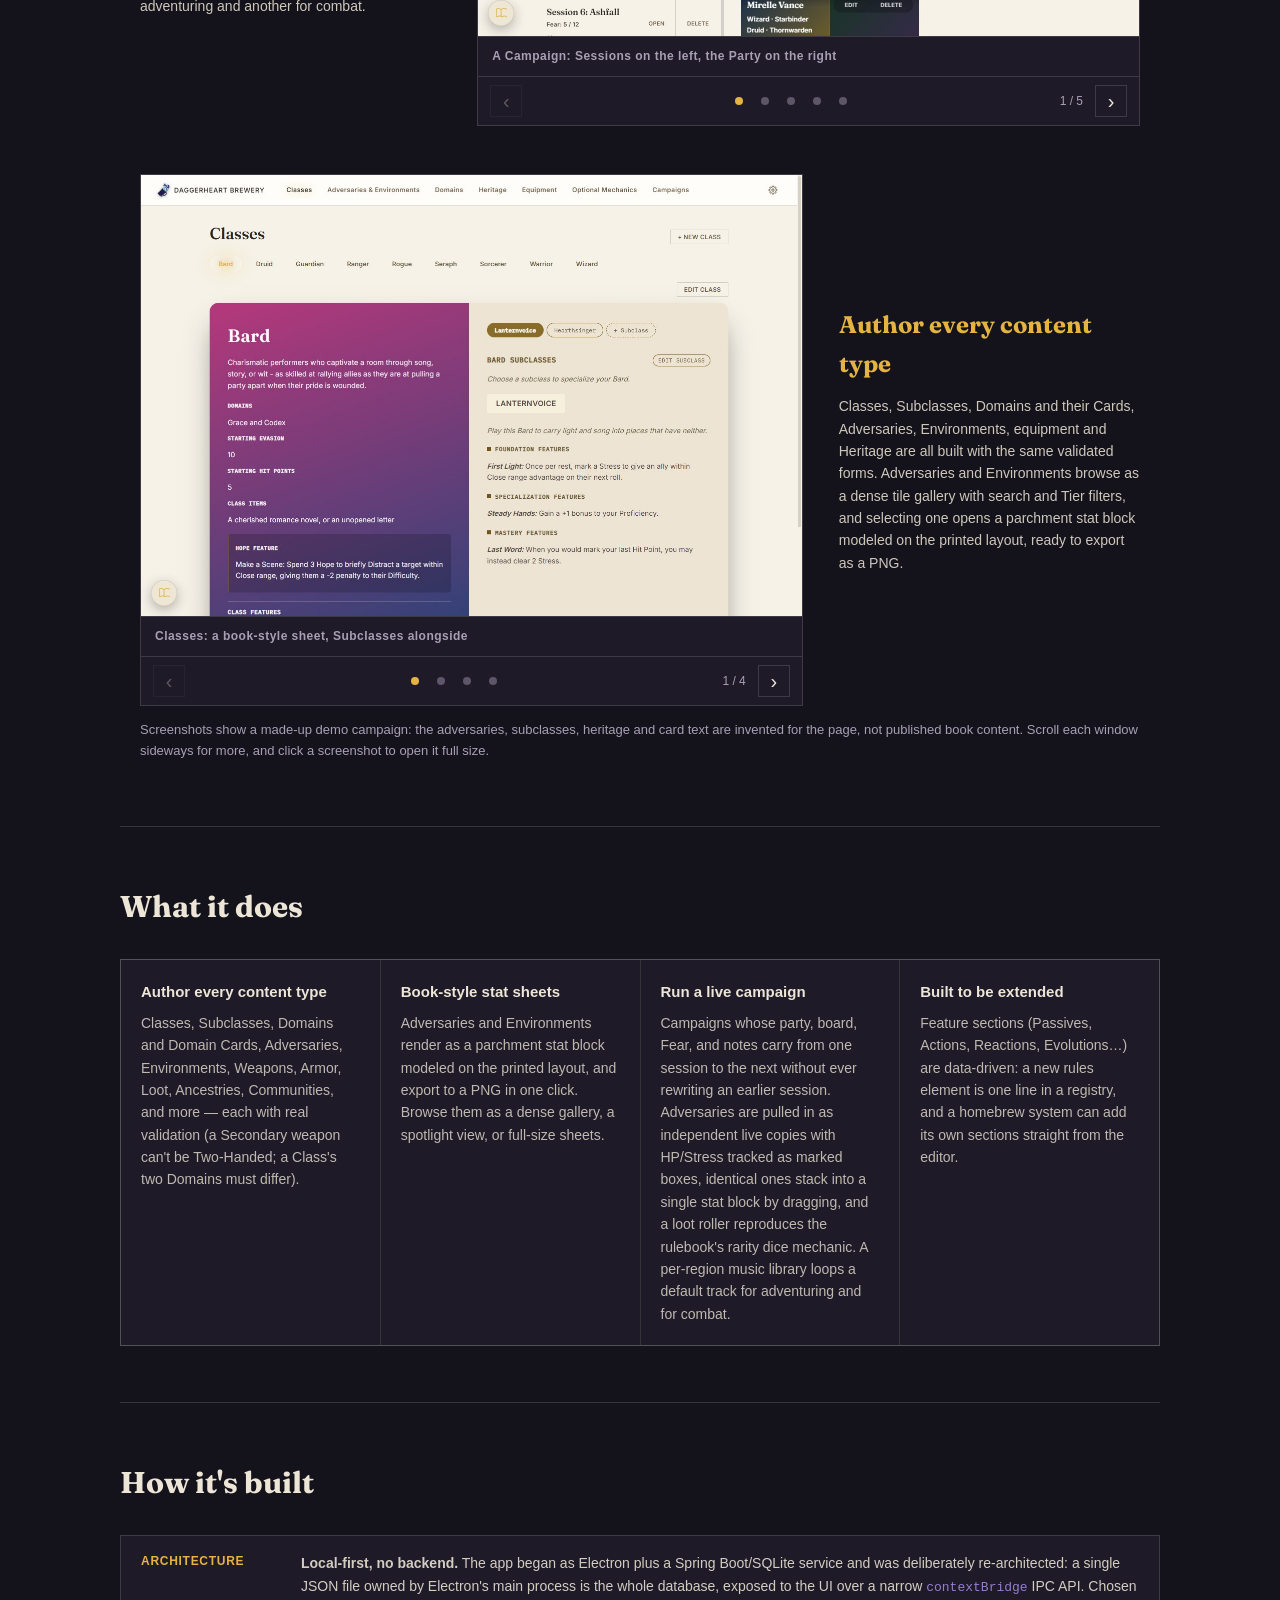
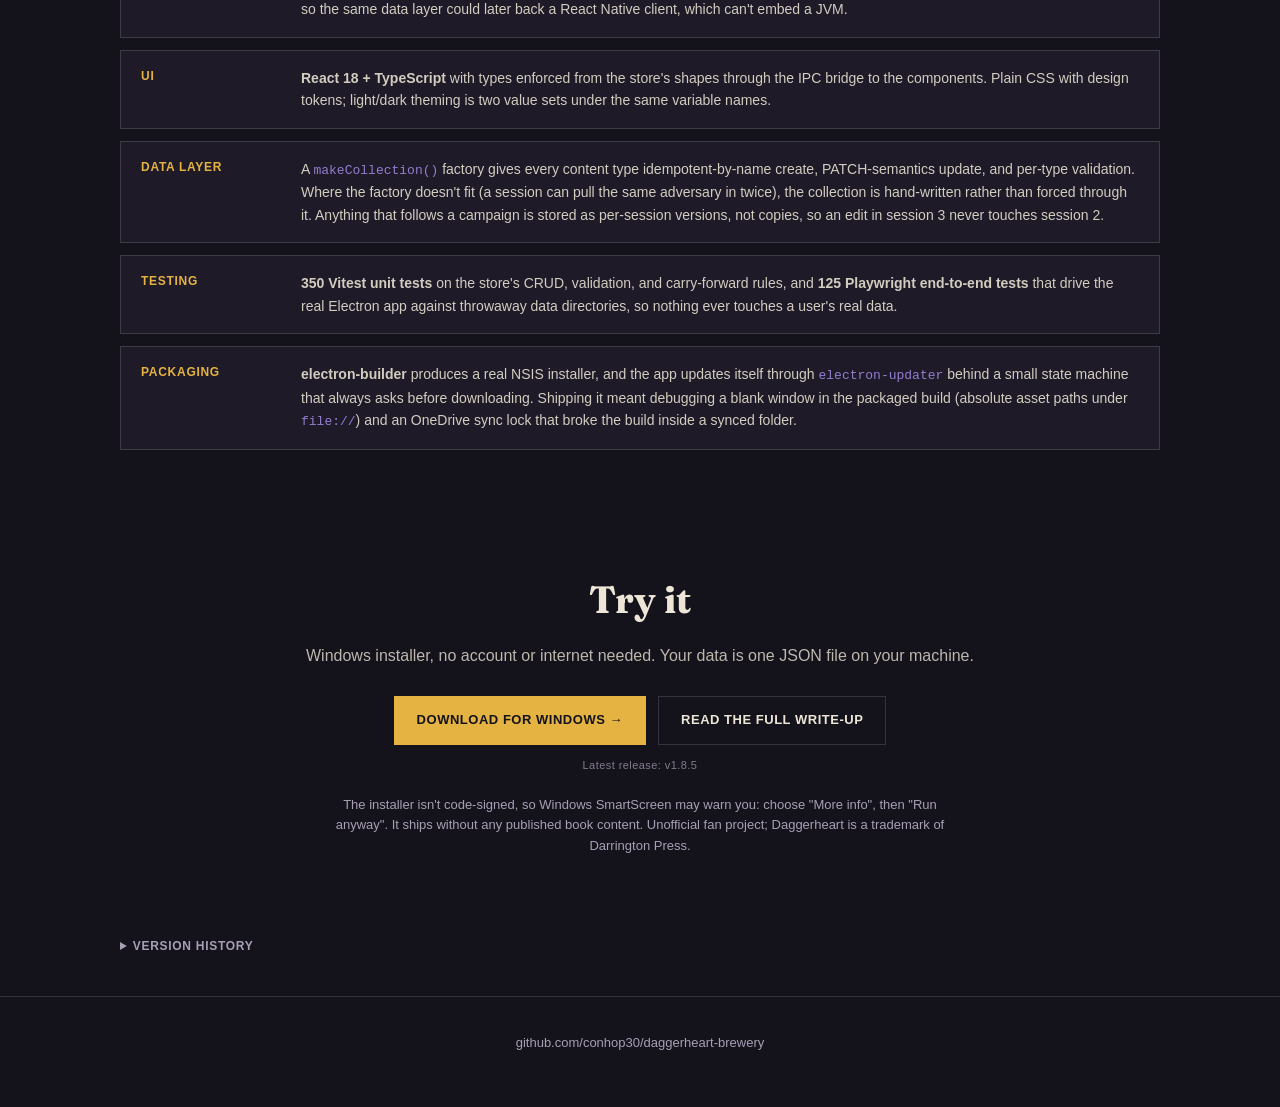
==== commit 0cbbdbac: "Daggerheart Brewery v1.8.5: download link and changelog Co-Authored-By: Claude Opus 5.5 <noreply@ant" ====
--- a/projects/daggerheart-hub/index.html
+++ b/projects/daggerheart-hub/index.html
@@ -42,10 +42,10 @@
     <span class="badge">electron-builder</span>
   </div>
   <div class="hero-actions">
-    <a class="btn btn-primary" href="https://github.com/conhop30/daggerheart-brewery/releases/download/v1.8.4/Daggerheart-Brewery-Setup-1.8.4.exe">Download for Windows →</a>
+    <a class="btn btn-primary" href="https://github.com/conhop30/daggerheart-brewery/releases/download/v1.8.5/Daggerheart-Brewery-Setup-1.8.5.exe">Download for Windows →</a>
     <a class="btn btn-ghost" href="https://github.com/conhop30/daggerheart-brewery" target="_blank" rel="noopener">View source on GitHub</a>
   </div>
-  <p class="version-note">Latest release: v1.8.4</p>
+  <p class="version-note">Latest release: v1.8.5</p>
 </header>
 
 <section class="shots wrap">
@@ -151,10 +151,10 @@
   <h2>Try it</h2>
   <p>Windows installer, no account or internet needed. Your data is one JSON file on your machine.</p>
   <div class="hero-actions">
-    <a class="btn btn-primary" href="https://github.com/conhop30/daggerheart-brewery/releases/download/v1.8.4/Daggerheart-Brewery-Setup-1.8.4.exe">Download for Windows →</a>
+    <a class="btn btn-primary" href="https://github.com/conhop30/daggerheart-brewery/releases/download/v1.8.5/Daggerheart-Brewery-Setup-1.8.5.exe">Download for Windows →</a>
     <a class="btn btn-ghost" href="https://github.com/conhop30/daggerheart-brewery#readme" target="_blank" rel="noopener">Read the full write-up</a>
   </div>
-  <p class="version-note">Latest release: v1.8.4</p>
+  <p class="version-note">Latest release: v1.8.5</p>
   <p class="fine-print">The installer isn't code-signed, so Windows SmartScreen may warn you: choose "More info", then "Run anyway". It ships without any published book content. Unofficial fan project; Daggerheart is a trademark of Darrington Press.</p>
 </section>
 
@@ -162,6 +162,7 @@
   <details>
     <summary>Version history</summary>
     <ul>
+      <li><strong>v1.8.5</strong> — Session music as a proper player: a region plays its whole folder song after song, with back and skip buttons and a play bar to move within a song; tracks and regions rename on double-click; and a fix for choosing a region not changing the music.</li>
       <li><strong>v1.8.4</strong> — search the Adversary and Environment pickers by Tier, type and name; a button on any feature that summons another Adversary, which adds it to the fight and rolls the count where the book gives dice; Environments that pin full-width above the board; a per-Campaign image folder for maps in the Session sidebar; tabs inside a Notes tab; mixed Ancestry and draggable framing for the art on a Party tile; foldable Adversaries and Environments sections; and a fix for new or edited content not reaching a Session that was already open.</li>
       <li><strong>v1.8.3</strong> — Campaign Frames: a new section for the rulebooks’ setting-pitch format, written either as structured sections or in an Advanced Markdown format drawn as letter-size two-column pages, with pictures, watercolor stains and watercolor-edged images, per-frame CSS, a built-in guide and PDF export (using The Homebrewery’s MIT-licensed Markdown flavour and mask images); a Campaign can name its frame. Also: Equipment opens as a table, and errors use the app’s own dialog.</li>
       <li><strong>v1.8.1</strong> — a Table view for Adversaries and Environments, now the default, where clicking a row opens its full stat block in place; a Collapse All button for the stat blocks in a fight, with roll results shown beside the buttons on a collapsed one; Heritage and Optional Mechanics in one shared layout, alphabetical, with full-width features and a filter by Set; and Equipment's compact view renamed to Table.</li>
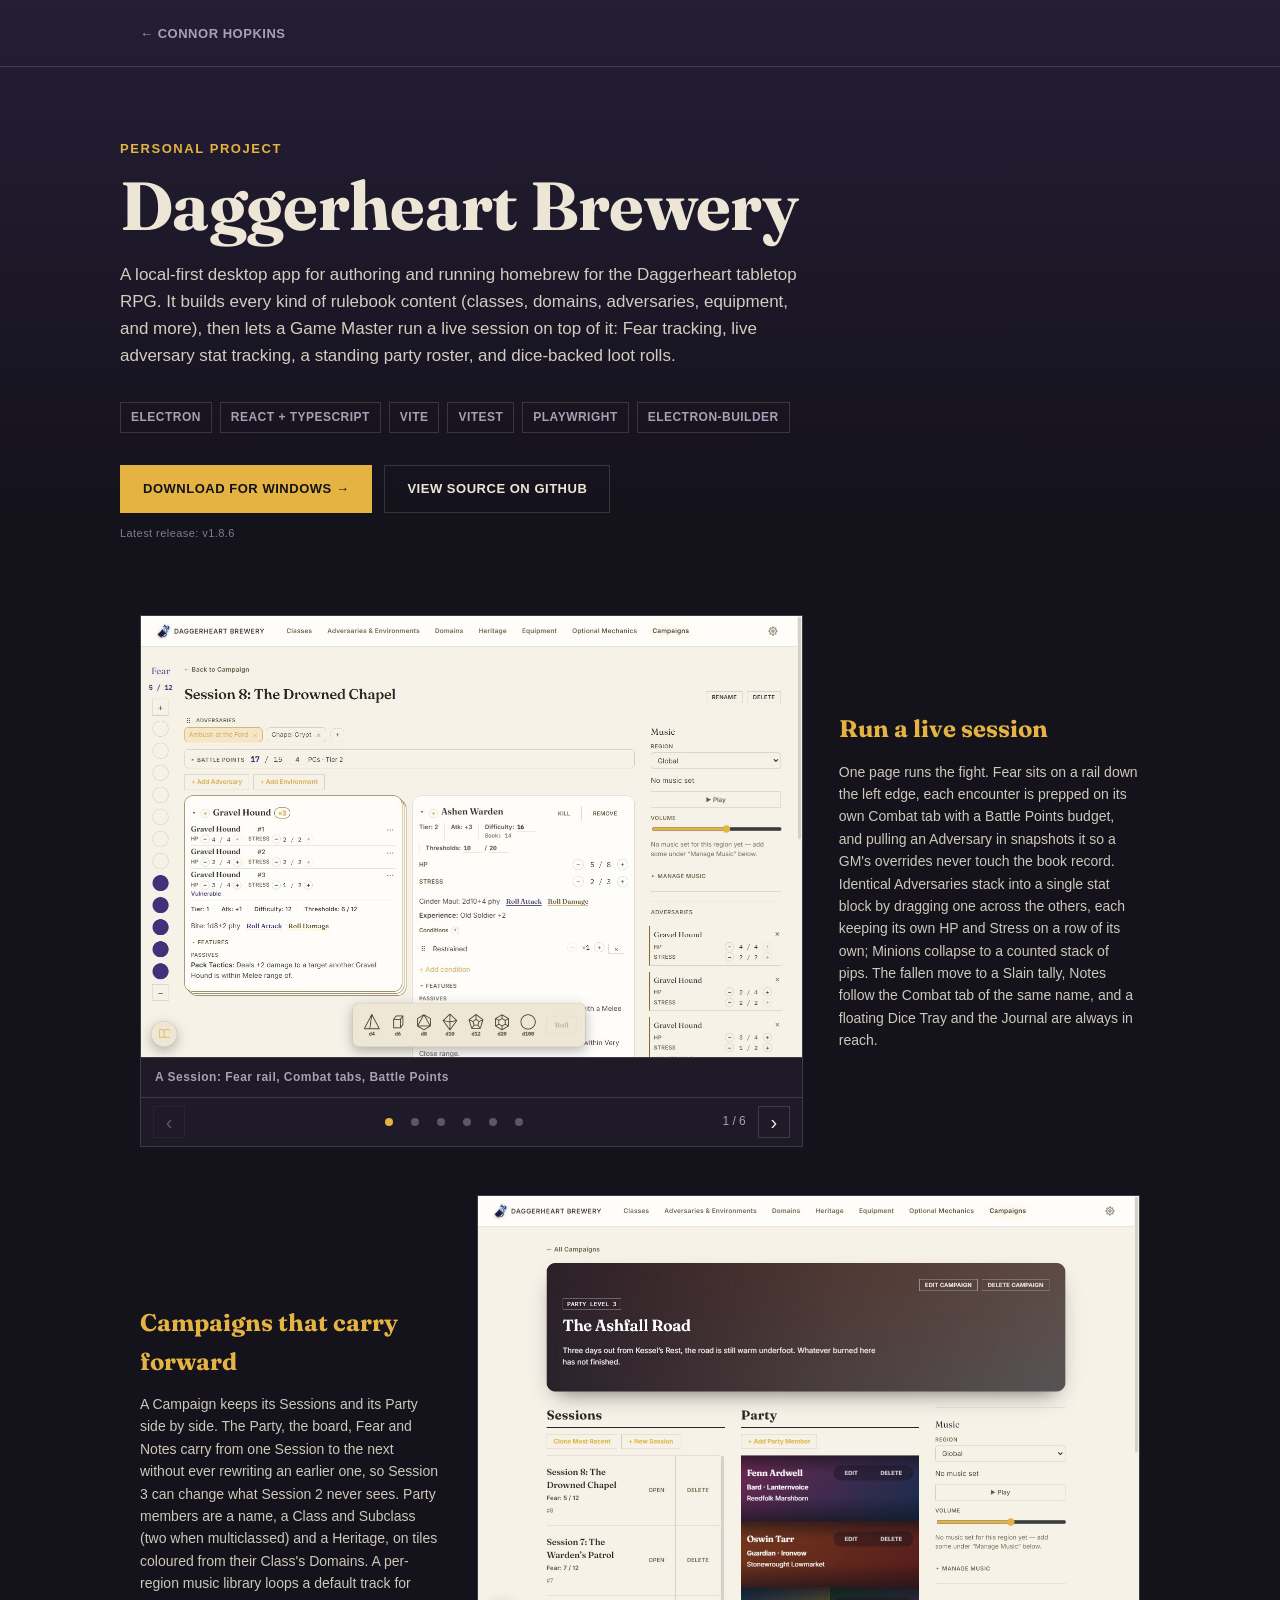
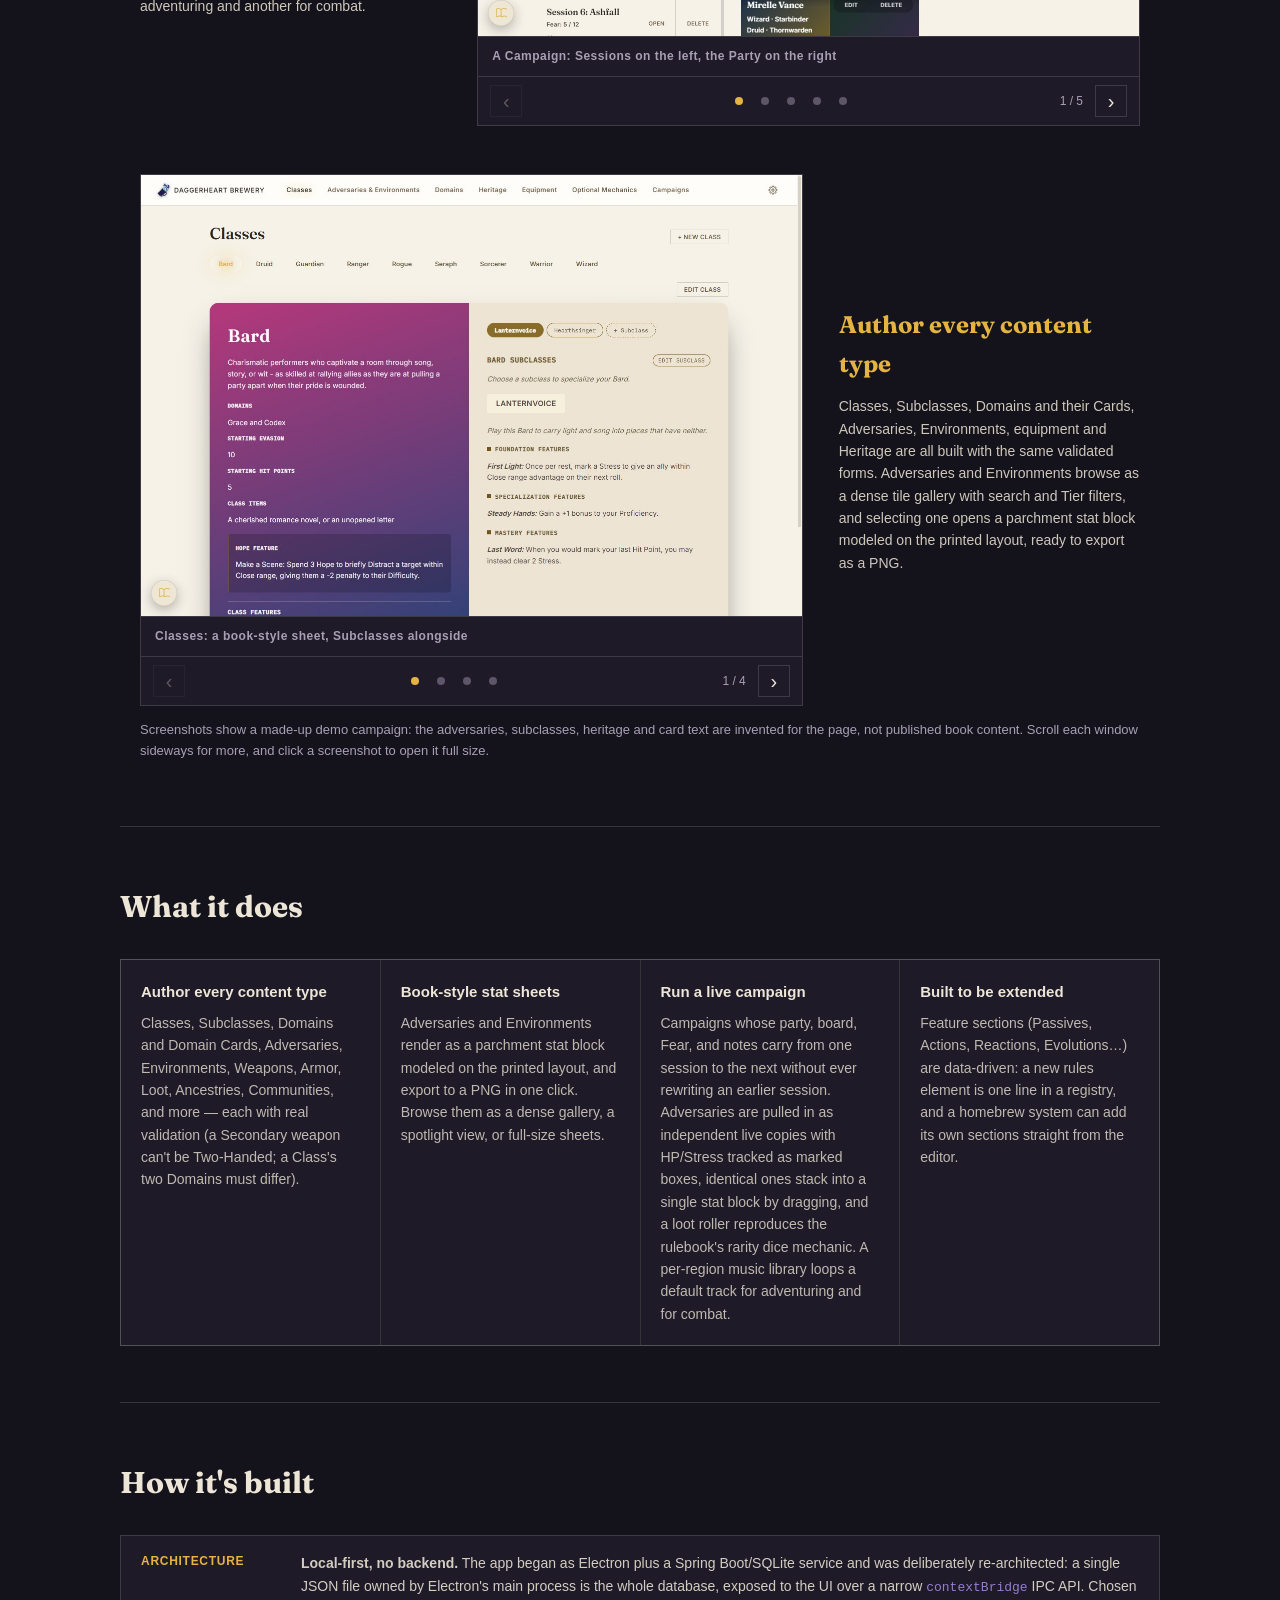
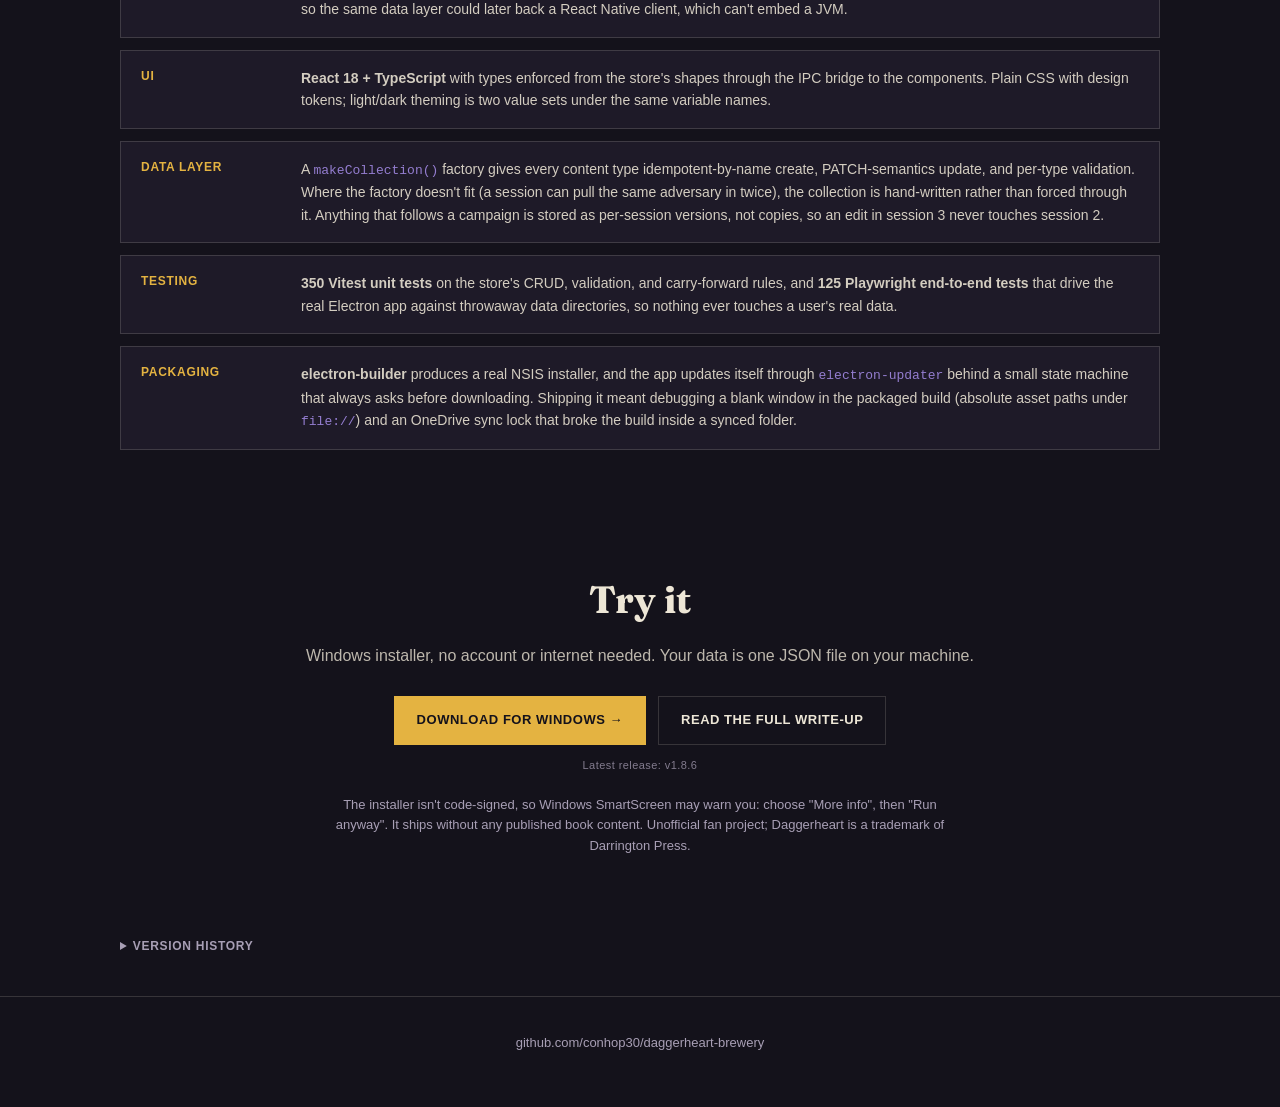
==== commit ffdf6583: "Point Daggerheart Brewery download link at v1.8.6 Co-Authored-By: Claude Sonnet 5 <noreply@anthropic" ====
--- a/projects/daggerheart-hub/index.html
+++ b/projects/daggerheart-hub/index.html
@@ -42,10 +42,10 @@
     <span class="badge">electron-builder</span>
   </div>
   <div class="hero-actions">
-    <a class="btn btn-primary" href="https://github.com/conhop30/daggerheart-brewery/releases/download/v1.8.5/Daggerheart-Brewery-Setup-1.8.5.exe">Download for Windows →</a>
+    <a class="btn btn-primary" href="https://github.com/conhop30/daggerheart-brewery/releases/download/v1.8.6/Daggerheart-Brewery-Setup-1.8.6.exe">Download for Windows →</a>
     <a class="btn btn-ghost" href="https://github.com/conhop30/daggerheart-brewery" target="_blank" rel="noopener">View source on GitHub</a>
   </div>
-  <p class="version-note">Latest release: v1.8.5</p>
+  <p class="version-note">Latest release: v1.8.6</p>
 </header>
 
 <section class="shots wrap">
@@ -151,10 +151,10 @@
   <h2>Try it</h2>
   <p>Windows installer, no account or internet needed. Your data is one JSON file on your machine.</p>
   <div class="hero-actions">
-    <a class="btn btn-primary" href="https://github.com/conhop30/daggerheart-brewery/releases/download/v1.8.5/Daggerheart-Brewery-Setup-1.8.5.exe">Download for Windows →</a>
+    <a class="btn btn-primary" href="https://github.com/conhop30/daggerheart-brewery/releases/download/v1.8.6/Daggerheart-Brewery-Setup-1.8.6.exe">Download for Windows →</a>
     <a class="btn btn-ghost" href="https://github.com/conhop30/daggerheart-brewery#readme" target="_blank" rel="noopener">Read the full write-up</a>
   </div>
-  <p class="version-note">Latest release: v1.8.5</p>
+  <p class="version-note">Latest release: v1.8.6</p>
   <p class="fine-print">The installer isn't code-signed, so Windows SmartScreen may warn you: choose "More info", then "Run anyway". It ships without any published book content. Unofficial fan project; Daggerheart is a trademark of Darrington Press.</p>
 </section>
 
@@ -162,6 +162,7 @@
   <details>
     <summary>Version history</summary>
     <ul>
+      <li><strong>v1.8.6</strong> — a new Session no longer starts with the last one's Adversaries and Environments (Clone Most Recent still carries them over on purpose); Notes support live Markdown formatting (bold, headers, lists) and a two-column layout; Weapons split into separate Primary and Secondary tables with a Range field and a Set filter; and Loot shows its corebook roll Value (e.g. Caltrops is 1).</li>
       <li><strong>v1.8.5</strong> — Session music as a proper player: a region plays its whole folder song after song, with back and skip buttons and a play bar to move within a song; tracks and regions rename on double-click; and a fix for choosing a region not changing the music.</li>
       <li><strong>v1.8.4</strong> — search the Adversary and Environment pickers by Tier, type and name; a button on any feature that summons another Adversary, which adds it to the fight and rolls the count where the book gives dice; Environments that pin full-width above the board; a per-Campaign image folder for maps in the Session sidebar; tabs inside a Notes tab; mixed Ancestry and draggable framing for the art on a Party tile; foldable Adversaries and Environments sections; and a fix for new or edited content not reaching a Session that was already open.</li>
       <li><strong>v1.8.3</strong> — Campaign Frames: a new section for the rulebooks’ setting-pitch format, written either as structured sections or in an Advanced Markdown format drawn as letter-size two-column pages, with pictures, watercolor stains and watercolor-edged images, per-frame CSS, a built-in guide and PDF export (using The Homebrewery’s MIT-licensed Markdown flavour and mask images); a Campaign can name its frame. Also: Equipment opens as a table, and errors use the app’s own dialog.</li>
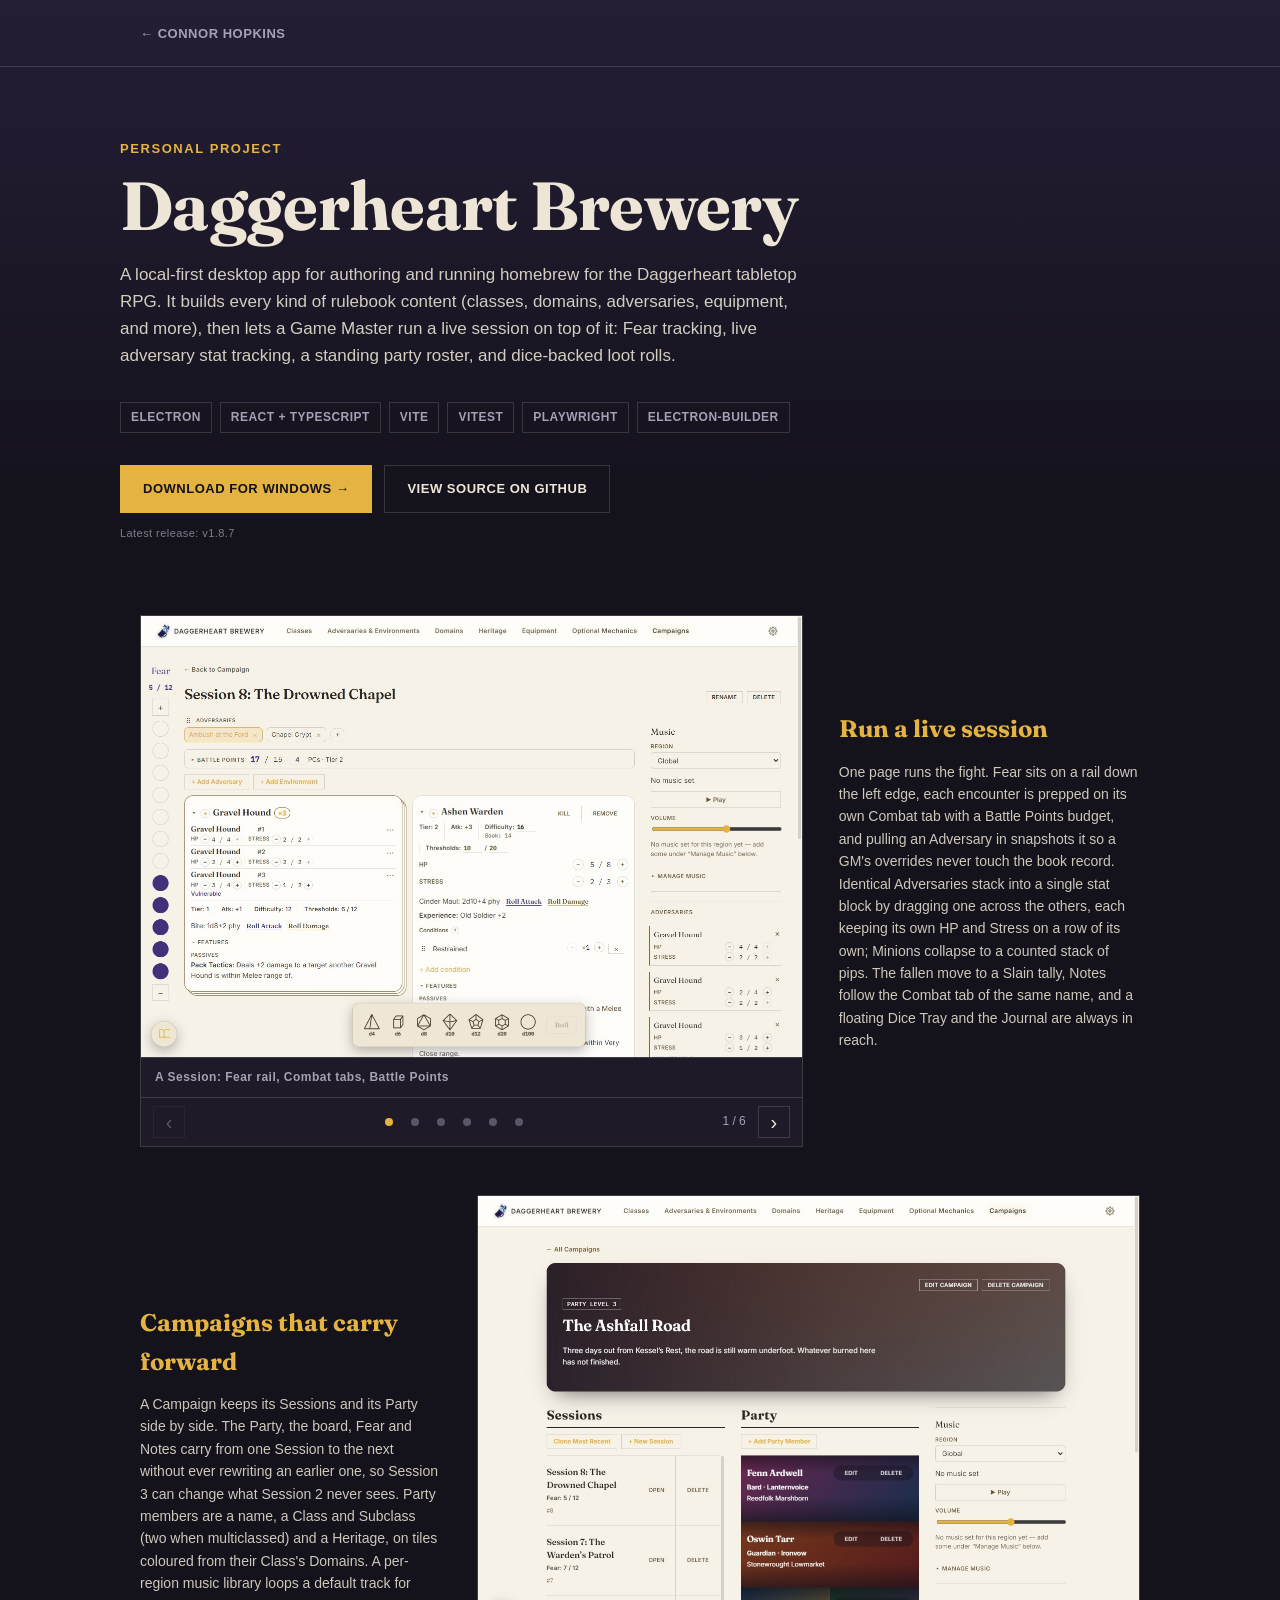
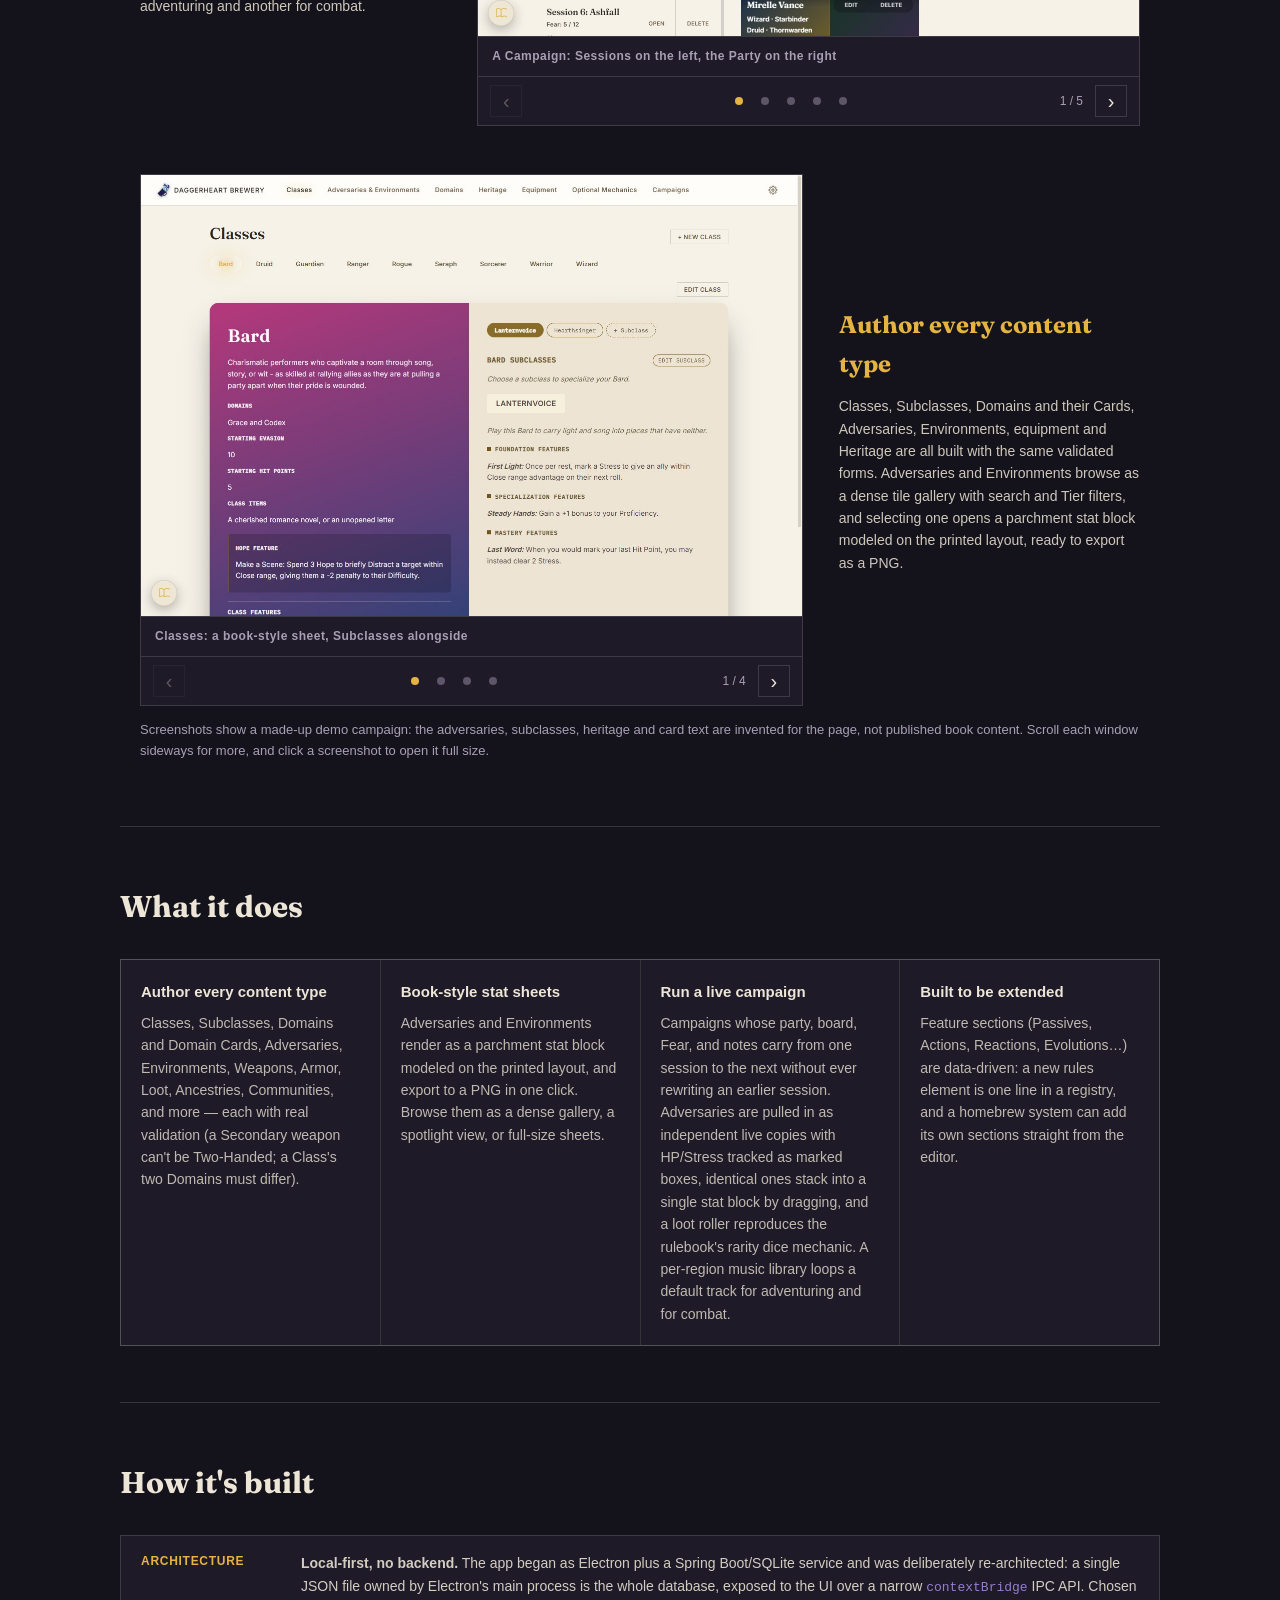
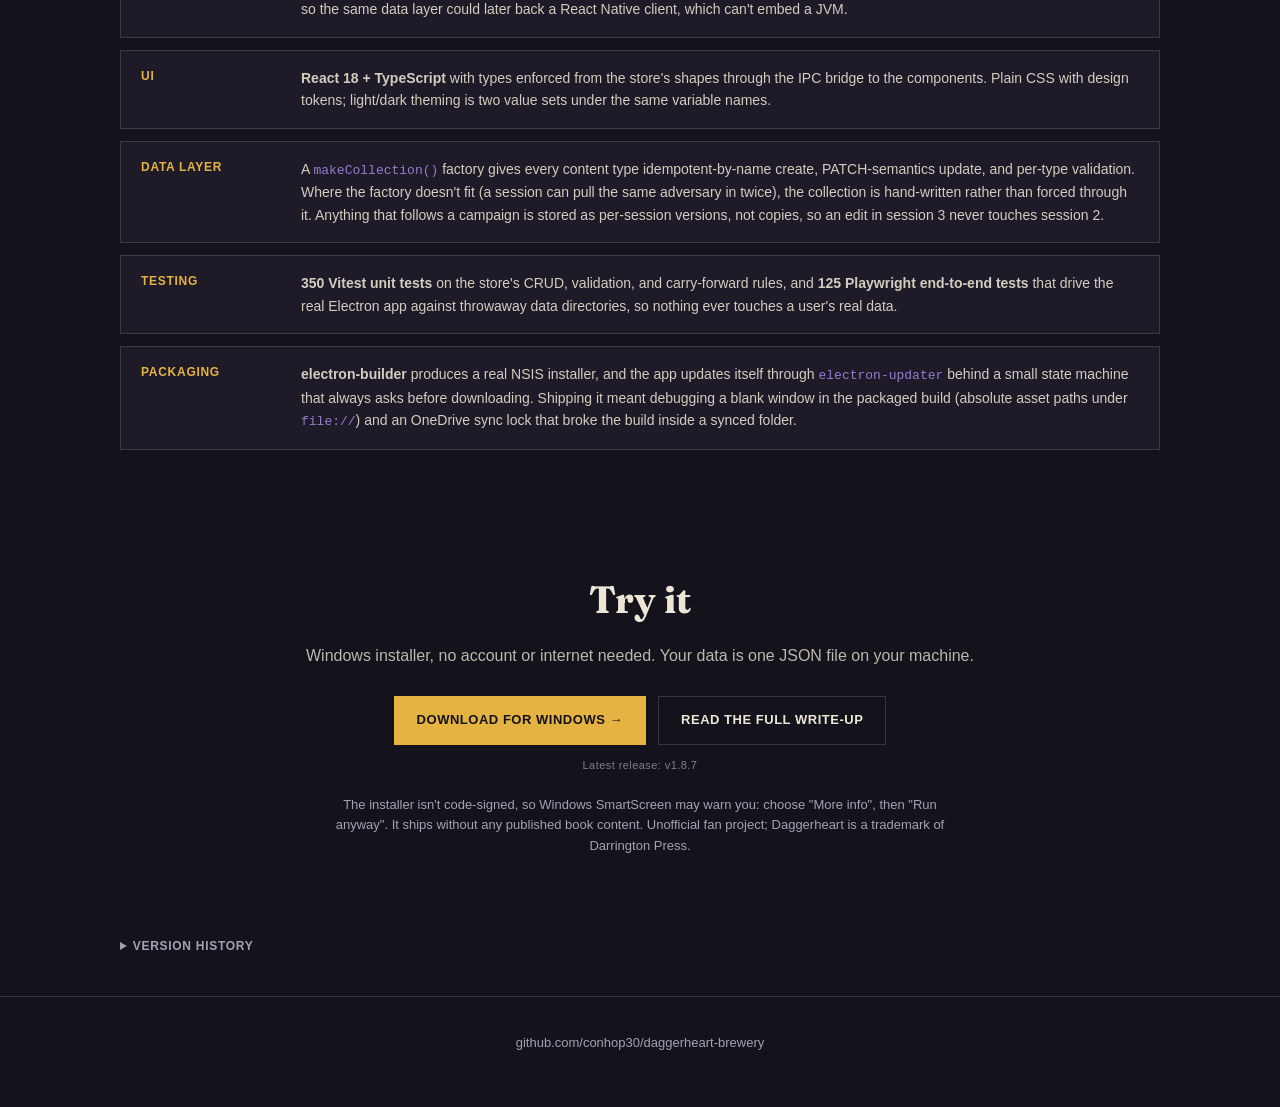
==== commit b3cecddb: "Point Daggerheart Brewery download link at v1.8.7 Co-Authored-By: Claude Sonnet 5 <noreply@anthropic" ====
--- a/projects/daggerheart-hub/index.html
+++ b/projects/daggerheart-hub/index.html
@@ -42,10 +42,10 @@
     <span class="badge">electron-builder</span>
   </div>
   <div class="hero-actions">
-    <a class="btn btn-primary" href="https://github.com/conhop30/daggerheart-brewery/releases/download/v1.8.6/Daggerheart-Brewery-Setup-1.8.6.exe">Download for Windows →</a>
+    <a class="btn btn-primary" href="https://github.com/conhop30/daggerheart-brewery/releases/download/v1.8.7/Daggerheart-Brewery-Setup-1.8.7.exe">Download for Windows →</a>
     <a class="btn btn-ghost" href="https://github.com/conhop30/daggerheart-brewery" target="_blank" rel="noopener">View source on GitHub</a>
   </div>
-  <p class="version-note">Latest release: v1.8.6</p>
+  <p class="version-note">Latest release: v1.8.7</p>
 </header>
 
 <section class="shots wrap">
@@ -151,10 +151,10 @@
   <h2>Try it</h2>
   <p>Windows installer, no account or internet needed. Your data is one JSON file on your machine.</p>
   <div class="hero-actions">
-    <a class="btn btn-primary" href="https://github.com/conhop30/daggerheart-brewery/releases/download/v1.8.6/Daggerheart-Brewery-Setup-1.8.6.exe">Download for Windows →</a>
+    <a class="btn btn-primary" href="https://github.com/conhop30/daggerheart-brewery/releases/download/v1.8.7/Daggerheart-Brewery-Setup-1.8.7.exe">Download for Windows →</a>
     <a class="btn btn-ghost" href="https://github.com/conhop30/daggerheart-brewery#readme" target="_blank" rel="noopener">Read the full write-up</a>
   </div>
-  <p class="version-note">Latest release: v1.8.6</p>
+  <p class="version-note">Latest release: v1.8.7</p>
   <p class="fine-print">The installer isn't code-signed, so Windows SmartScreen may warn you: choose "More info", then "Run anyway". It ships without any published book content. Unofficial fan project; Daggerheart is a trademark of Darrington Press.</p>
 </section>
 
@@ -162,6 +162,7 @@
   <details>
     <summary>Version history</summary>
     <ul>
+      <li><strong>v1.8.7</strong> — a quick fix for v1.8.6: some Sessions failed to open because of leftover data from an older version, and now open normally again.</li>
       <li><strong>v1.8.6</strong> — a new Session no longer starts with the last one's Adversaries and Environments (Clone Most Recent still carries them over on purpose); Notes support live Markdown formatting (bold, headers, lists) and a two-column layout; Weapons split into separate Primary and Secondary tables with a Range field and a Set filter; and Loot shows its corebook roll Value (e.g. Caltrops is 1).</li>
       <li><strong>v1.8.5</strong> — Session music as a proper player: a region plays its whole folder song after song, with back and skip buttons and a play bar to move within a song; tracks and regions rename on double-click; and a fix for choosing a region not changing the music.</li>
       <li><strong>v1.8.4</strong> — search the Adversary and Environment pickers by Tier, type and name; a button on any feature that summons another Adversary, which adds it to the fight and rolls the count where the book gives dice; Environments that pin full-width above the board; a per-Campaign image folder for maps in the Session sidebar; tabs inside a Notes tab; mixed Ancestry and draggable framing for the art on a Party tile; foldable Adversaries and Environments sections; and a fix for new or edited content not reaching a Session that was already open.</li>
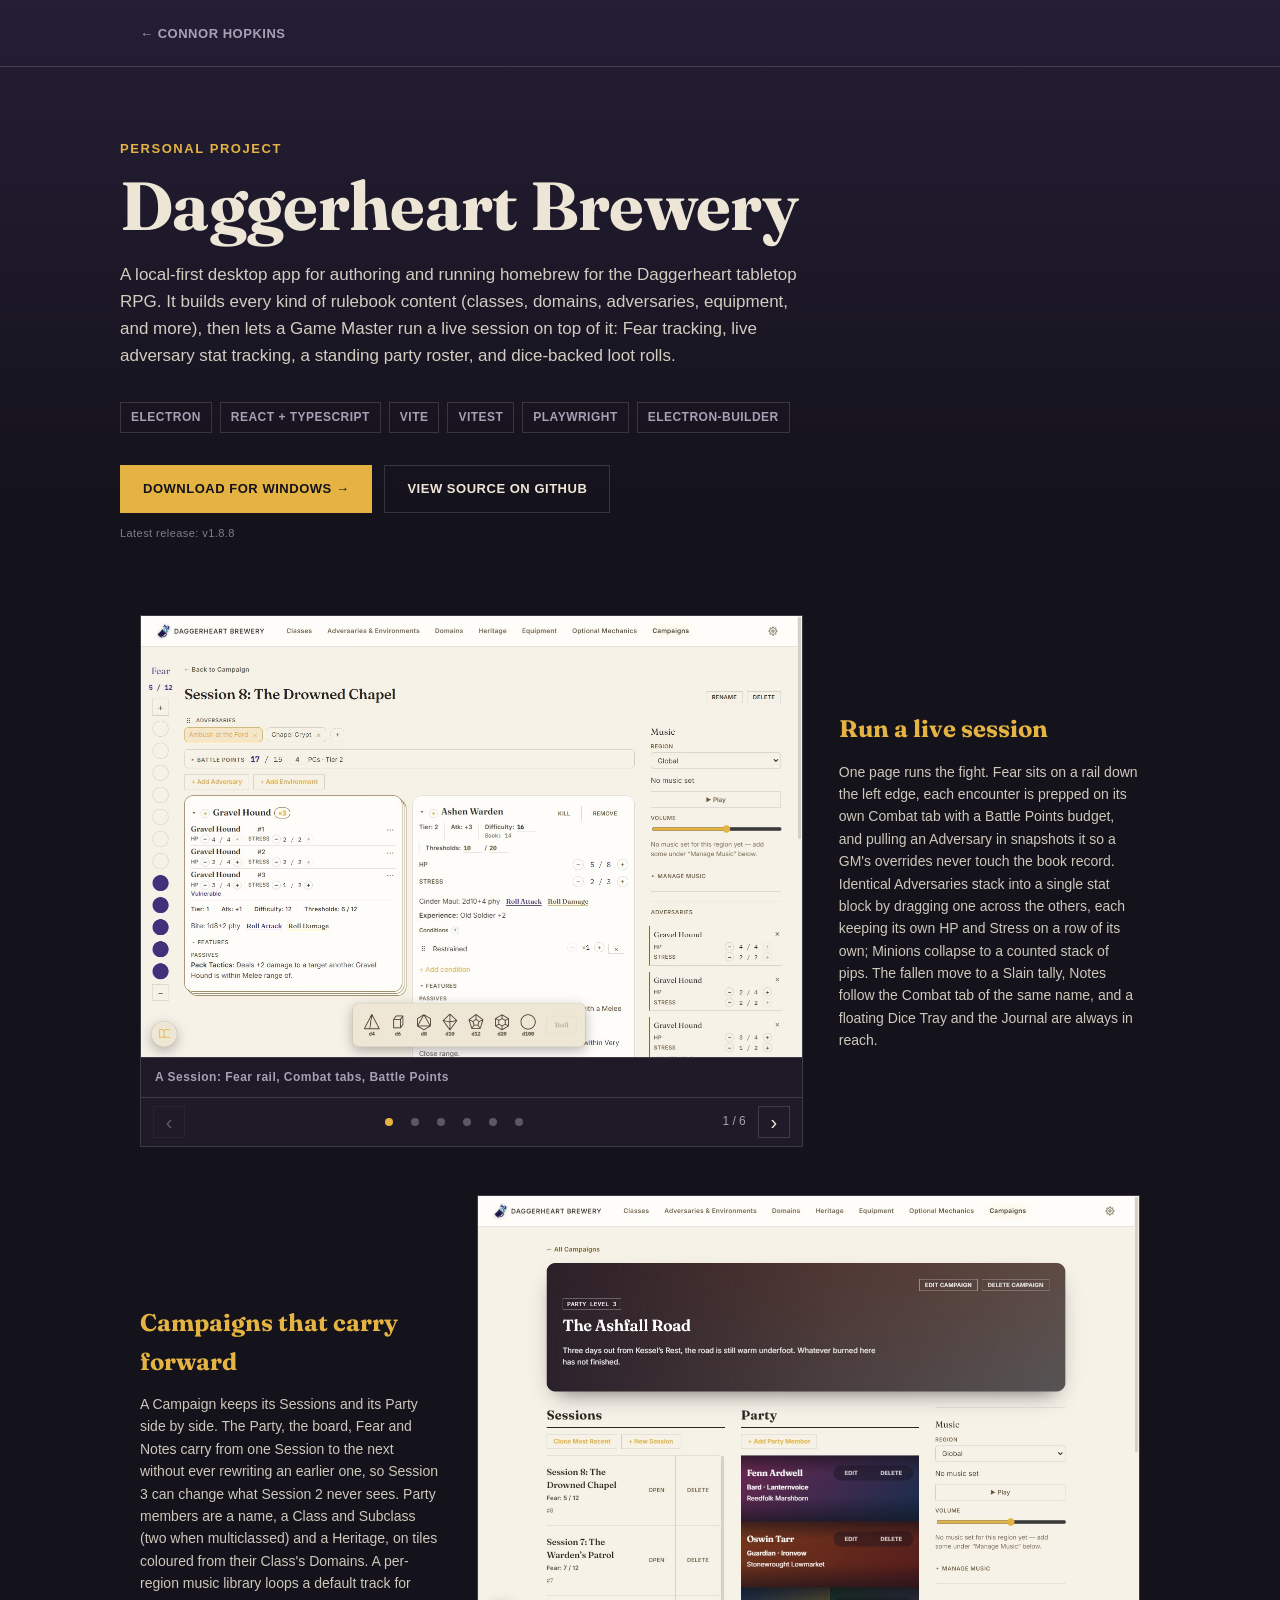
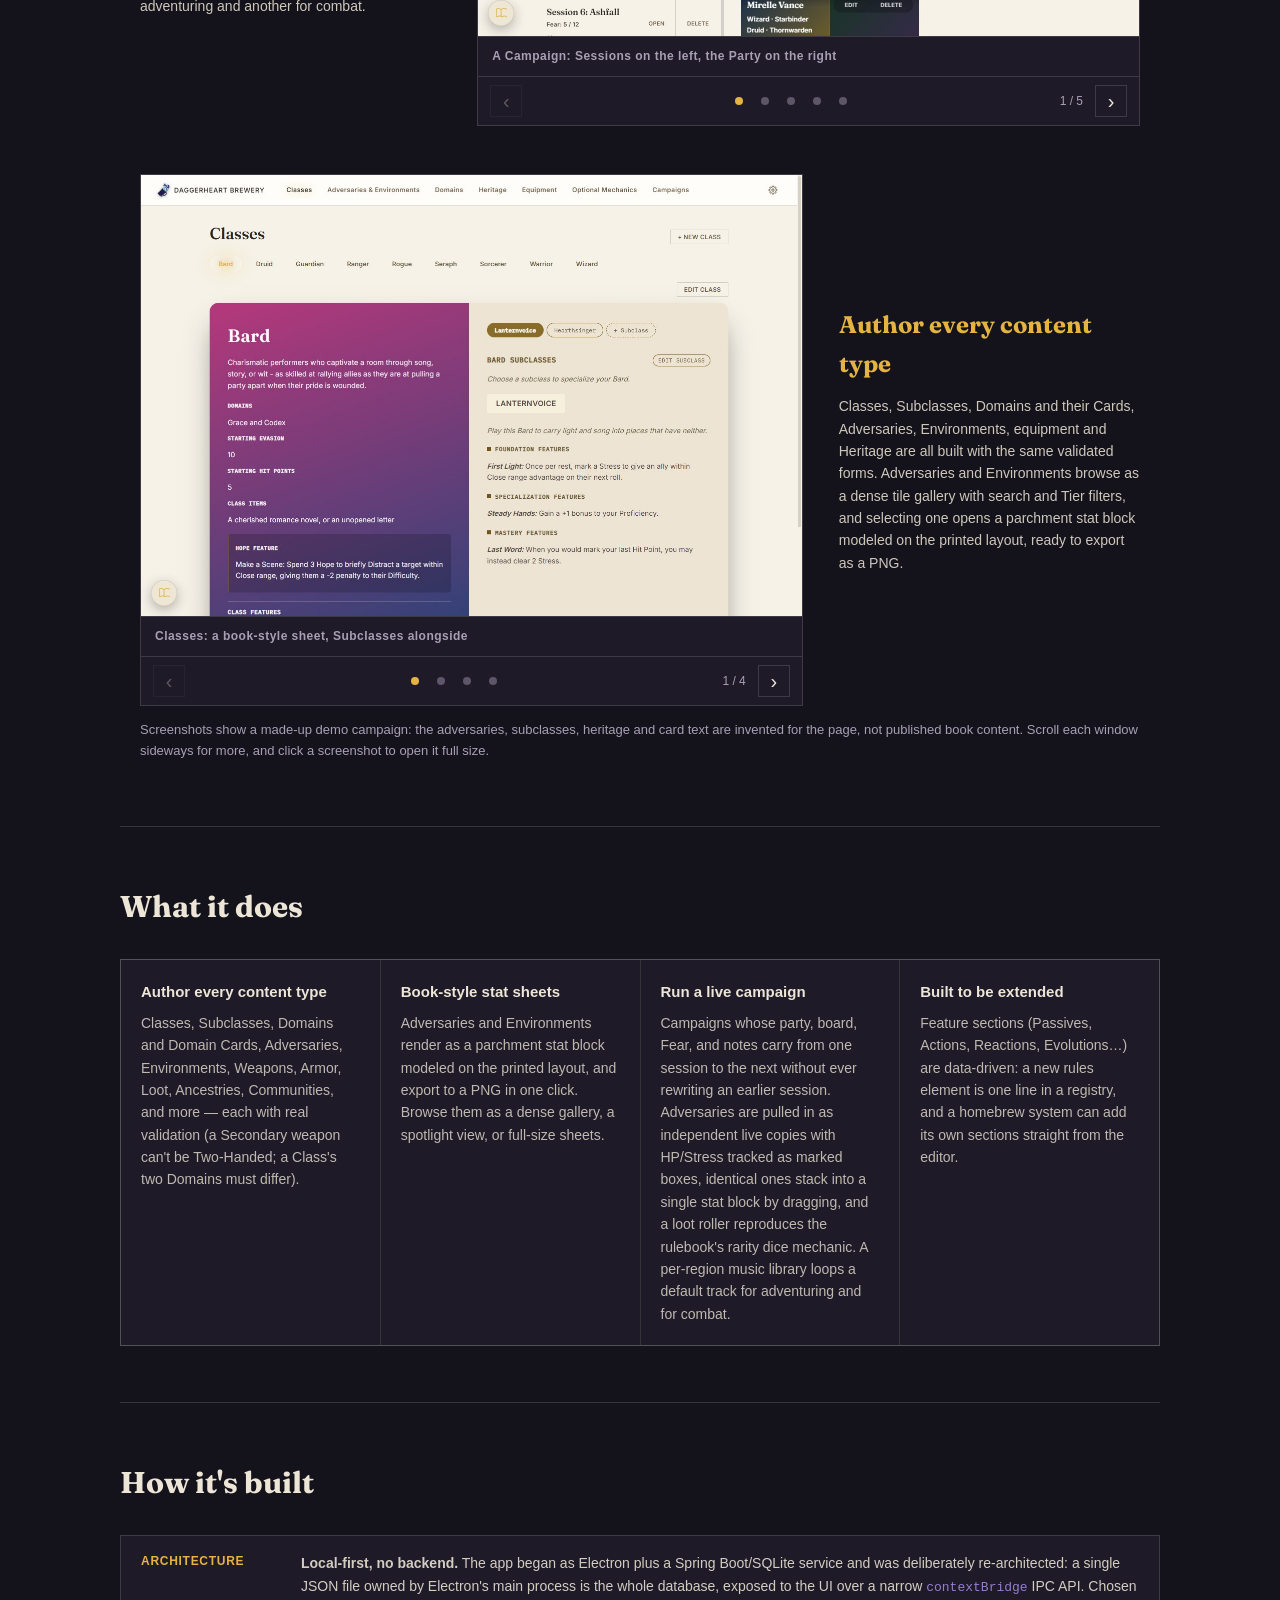
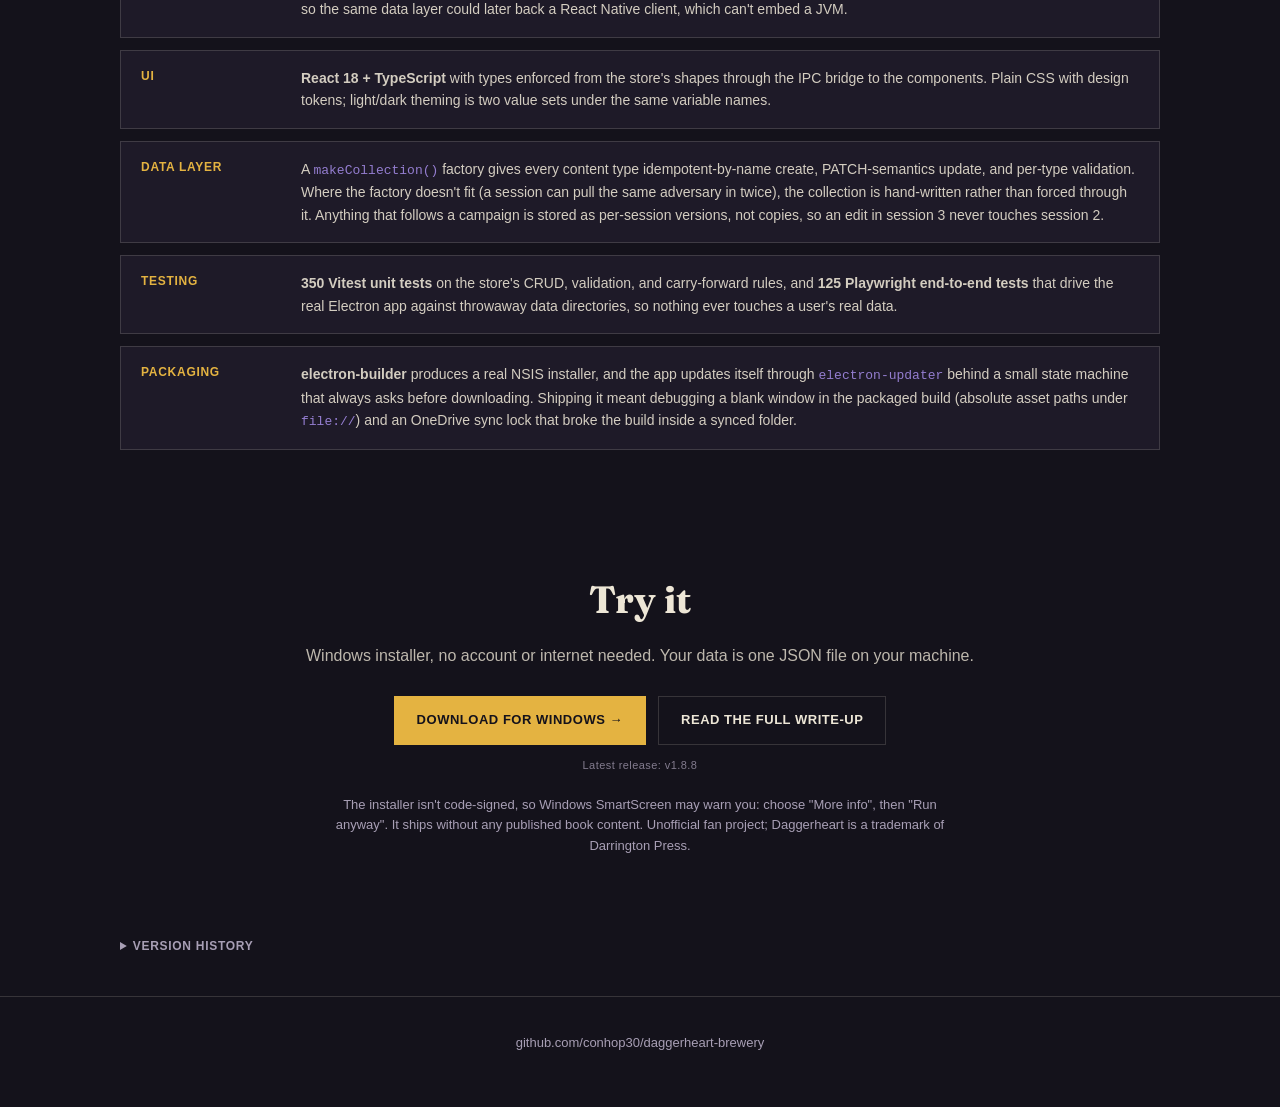
==== commit cf4729d0: "Point Daggerheart Brewery download link at v1.8.8 Co-Authored-By: Claude Sonnet 5 <noreply@anthropic" ====
--- a/projects/daggerheart-hub/index.html
+++ b/projects/daggerheart-hub/index.html
@@ -42,10 +42,10 @@
     <span class="badge">electron-builder</span>
   </div>
   <div class="hero-actions">
-    <a class="btn btn-primary" href="https://github.com/conhop30/daggerheart-brewery/releases/download/v1.8.7/Daggerheart-Brewery-Setup-1.8.7.exe">Download for Windows →</a>
+    <a class="btn btn-primary" href="https://github.com/conhop30/daggerheart-brewery/releases/download/v1.8.8/Daggerheart-Brewery-Setup-1.8.8.exe">Download for Windows →</a>
     <a class="btn btn-ghost" href="https://github.com/conhop30/daggerheart-brewery" target="_blank" rel="noopener">View source on GitHub</a>
   </div>
-  <p class="version-note">Latest release: v1.8.7</p>
+  <p class="version-note">Latest release: v1.8.8</p>
 </header>
 
 <section class="shots wrap">
@@ -151,10 +151,10 @@
   <h2>Try it</h2>
   <p>Windows installer, no account or internet needed. Your data is one JSON file on your machine.</p>
   <div class="hero-actions">
-    <a class="btn btn-primary" href="https://github.com/conhop30/daggerheart-brewery/releases/download/v1.8.7/Daggerheart-Brewery-Setup-1.8.7.exe">Download for Windows →</a>
+    <a class="btn btn-primary" href="https://github.com/conhop30/daggerheart-brewery/releases/download/v1.8.8/Daggerheart-Brewery-Setup-1.8.8.exe">Download for Windows →</a>
     <a class="btn btn-ghost" href="https://github.com/conhop30/daggerheart-brewery#readme" target="_blank" rel="noopener">Read the full write-up</a>
   </div>
-  <p class="version-note">Latest release: v1.8.7</p>
+  <p class="version-note">Latest release: v1.8.8</p>
   <p class="fine-print">The installer isn't code-signed, so Windows SmartScreen may warn you: choose "More info", then "Run anyway". It ships without any published book content. Unofficial fan project; Daggerheart is a trademark of Darrington Press.</p>
 </section>
 
@@ -162,6 +162,7 @@
   <details>
     <summary>Version history</summary>
     <ul>
+      <li><strong>v1.8.8</strong> — another quick fix: Adversaries and Environments that disappeared from Sessions which already had them (a side effect of the v1.8.6 board fix never touching the data already on disk) are restored automatically.</li>
       <li><strong>v1.8.7</strong> — a quick fix for v1.8.6: some Sessions failed to open because of leftover data from an older version, and now open normally again.</li>
       <li><strong>v1.8.6</strong> — a new Session no longer starts with the last one's Adversaries and Environments (Clone Most Recent still carries them over on purpose); Notes support live Markdown formatting (bold, headers, lists) and a two-column layout; Weapons split into separate Primary and Secondary tables with a Range field and a Set filter; and Loot shows its corebook roll Value (e.g. Caltrops is 1).</li>
       <li><strong>v1.8.5</strong> — Session music as a proper player: a region plays its whole folder song after song, with back and skip buttons and a play bar to move within a song; tracks and regions rename on double-click; and a fix for choosing a region not changing the music.</li>
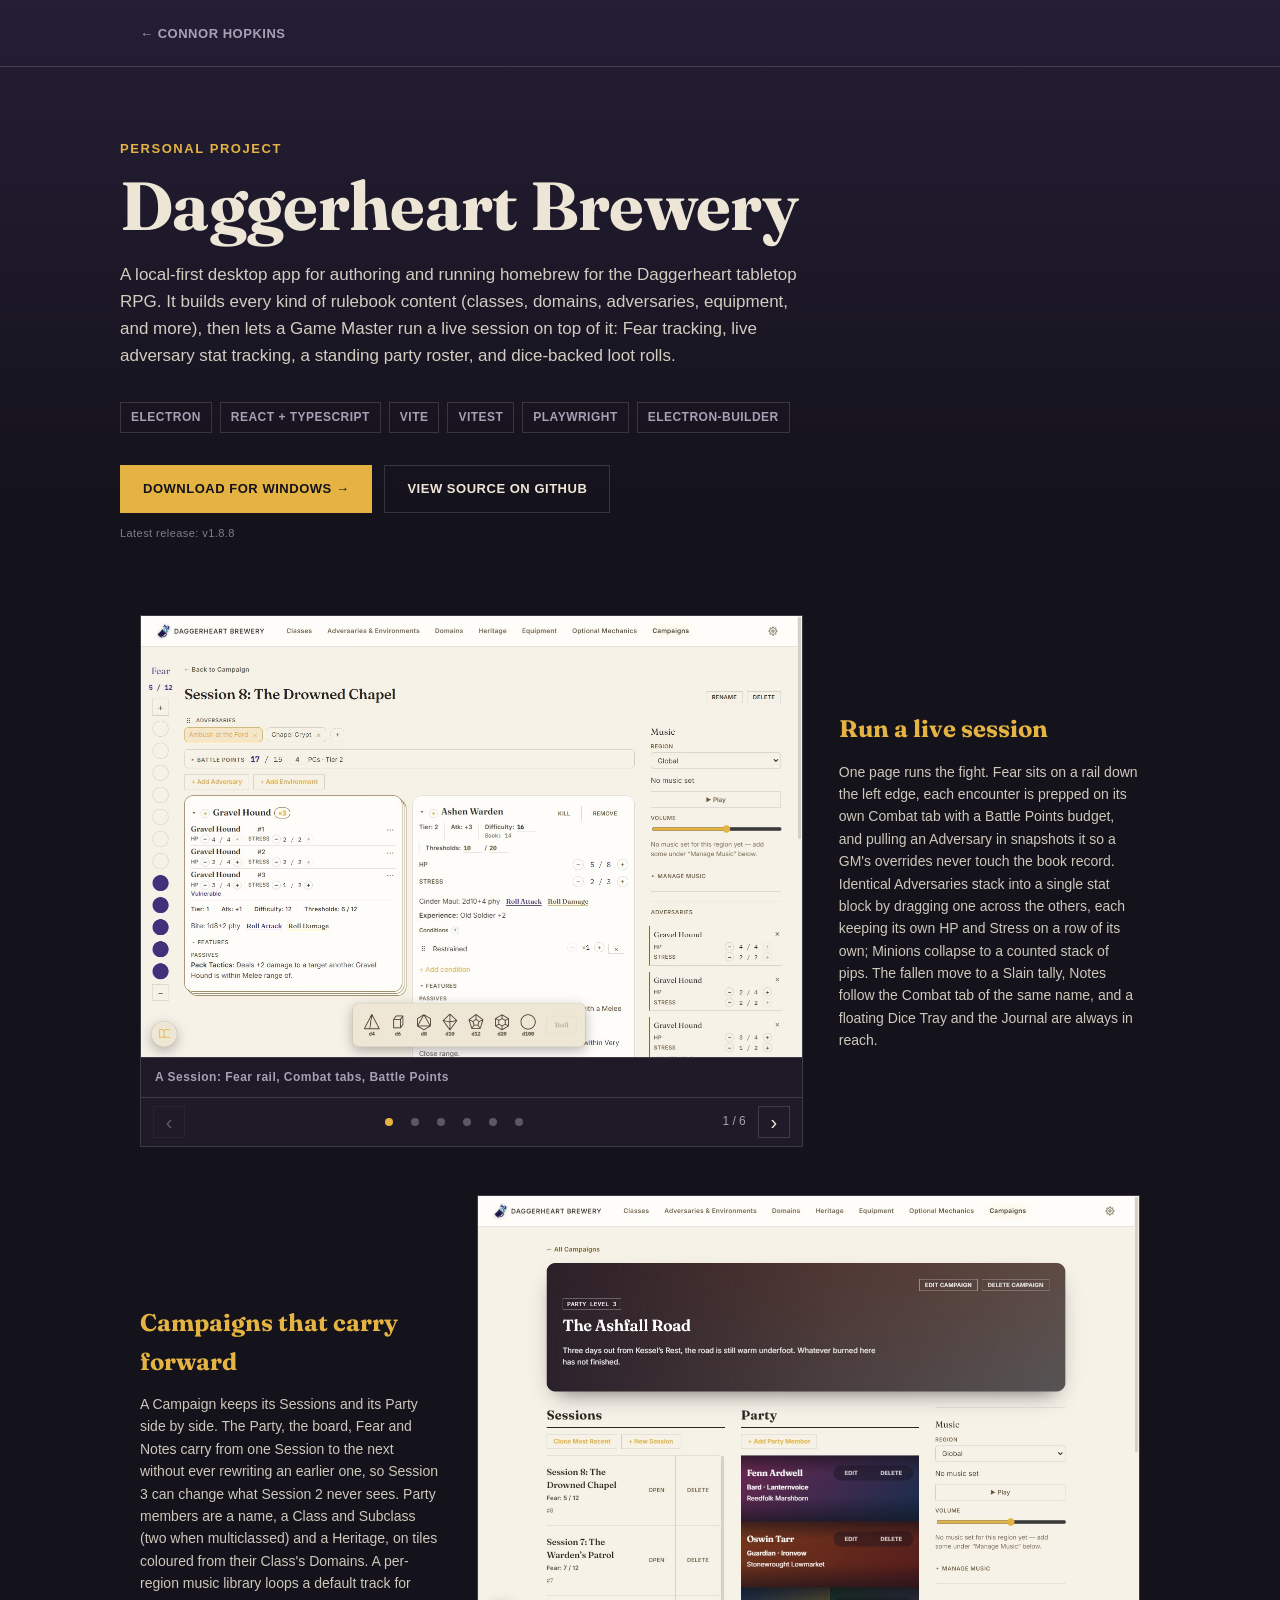
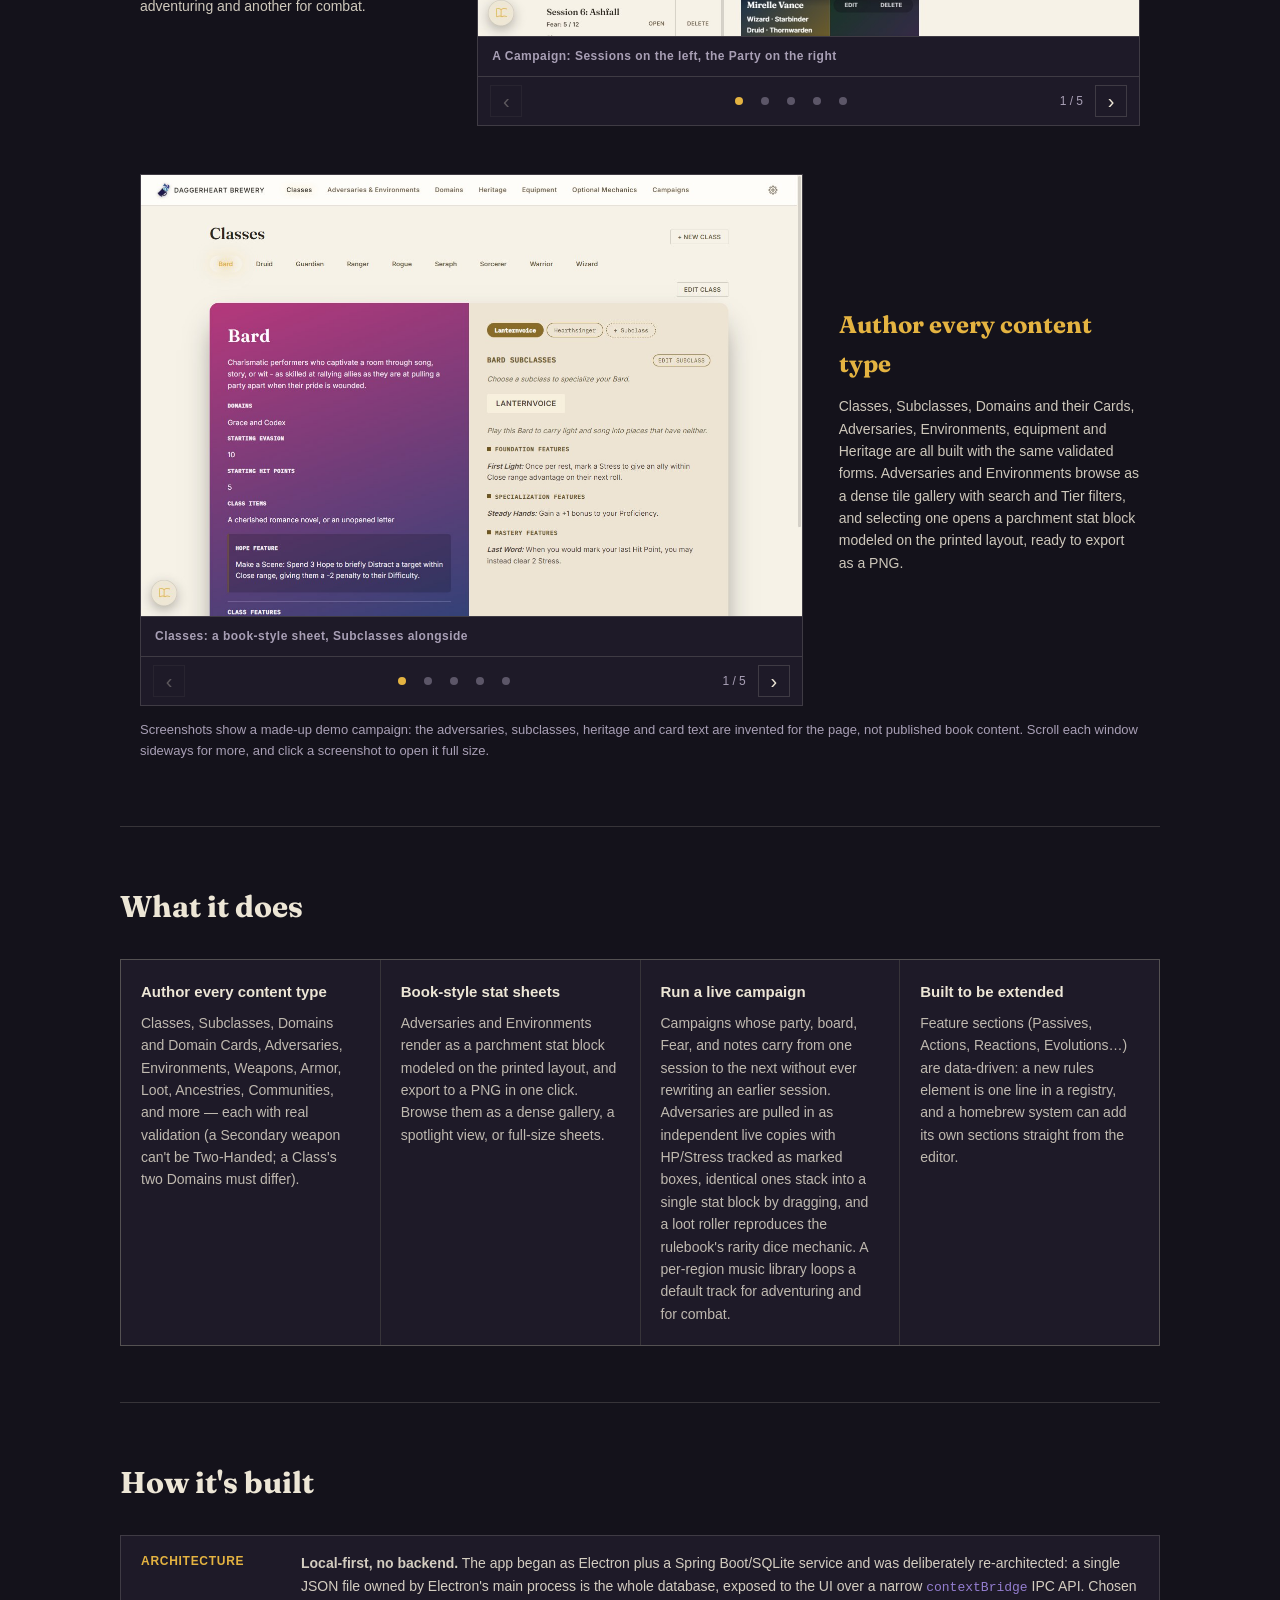
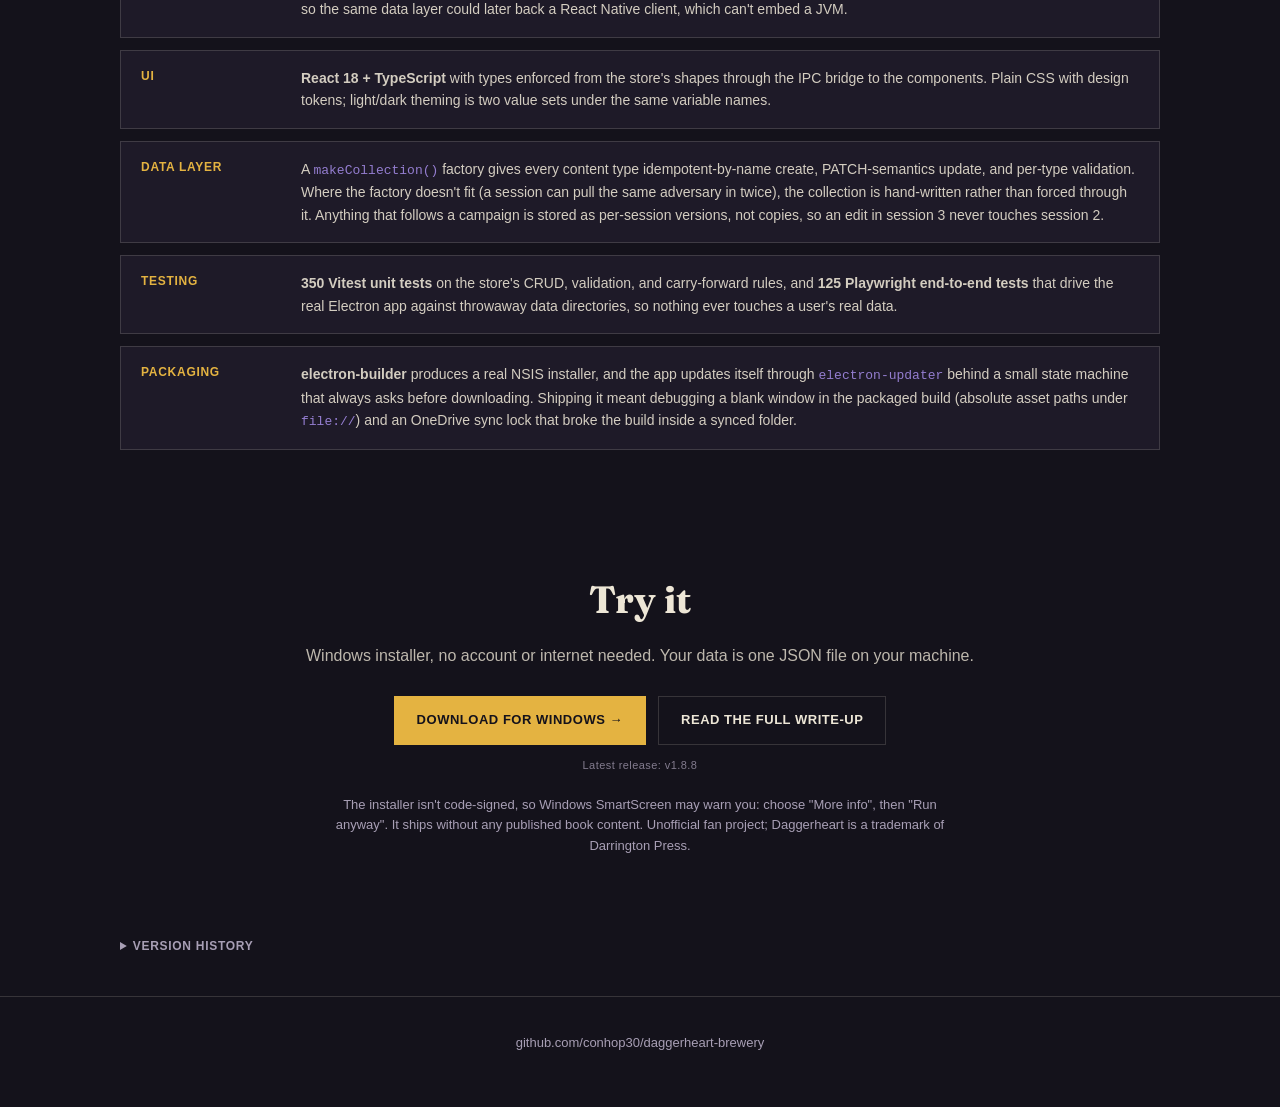
==== commit 89e45415: "Replace stale Adversaries gallery screenshot with the Table view, add Heritage Portfolio screenshots" ====
--- a/projects/daggerheart-hub/index.html
+++ b/projects/daggerheart-hub/index.html
@@ -85,7 +85,8 @@
       <div class="viewer">
         <div class="viewer-track" tabindex="0" role="region" aria-label="Content authoring screenshots">
           <figure class="slide"><a href="assets/shot-classes.jpg" target="_blank" rel="noopener"><img src="assets/shot-classes.jpg" alt="The Classes page: a tab per Class, with Bard selected showing its gradient class sheet beside a parchment panel for its Subclasses" loading="lazy"></a><figcaption>Classes: a book-style sheet, Subclasses alongside</figcaption></figure>
-          <figure class="slide"><a href="assets/shot-adversaries.jpg" target="_blank" rel="noopener"><img src="assets/shot-adversaries.jpg" alt="The Adversaries gallery of compact stat tiles, with the Tidecaller Oracle selected and its full parchment stat block open beside them" loading="lazy"></a><figcaption>Adversaries: a searchable gallery and a full stat block</figcaption></figure>
+          <figure class="slide"><a href="assets/shot-adversaries-table.png" target="_blank" rel="noopener"><img src="assets/shot-adversaries-table.png" alt="The Adversaries & Environments table, the default view: every Adversary as a dense sortable row of Tier, Difficulty, HP, Stress, Type and Experiences, with a search box and Tier/Type filters above" loading="lazy"></a><figcaption>Adversaries & Environments: a dense reference table</figcaption></figure>
+          <figure class="slide"><a href="assets/shot-heritage-cards.png" target="_blank" rel="noopener"><img src="assets/shot-heritage-cards.png" alt="The Heritage page's Communities grid: Duneborne, Freeborne, Frostborne and more, each a card with its flavor text and signature feature, with a Cards/Table switch above" loading="lazy"></a><figcaption>Heritage: Communities and Ancestries as flavor-text cards</figcaption></figure>
           <figure class="slide"><a href="assets/shot-domains.jpg" target="_blank" rel="noopener"><img src="assets/shot-domains.jpg" alt="The Domains page listing Arcana, Blade, Bone and Codex, each with a pennant icon and its card count" loading="lazy"></a><figcaption>Domains, filterable by Class</figcaption></figure>
           <figure class="slide"><a href="assets/shot-domain-cards.jpg" target="_blank" rel="noopener"><img src="assets/shot-domain-cards.jpg" alt="The Arcana Domain page: four card-shaped tiles with level, type, recall cost and rules text" loading="lazy"></a><figcaption>A Domain's cards, as cards</figcaption></figure>
         </div>
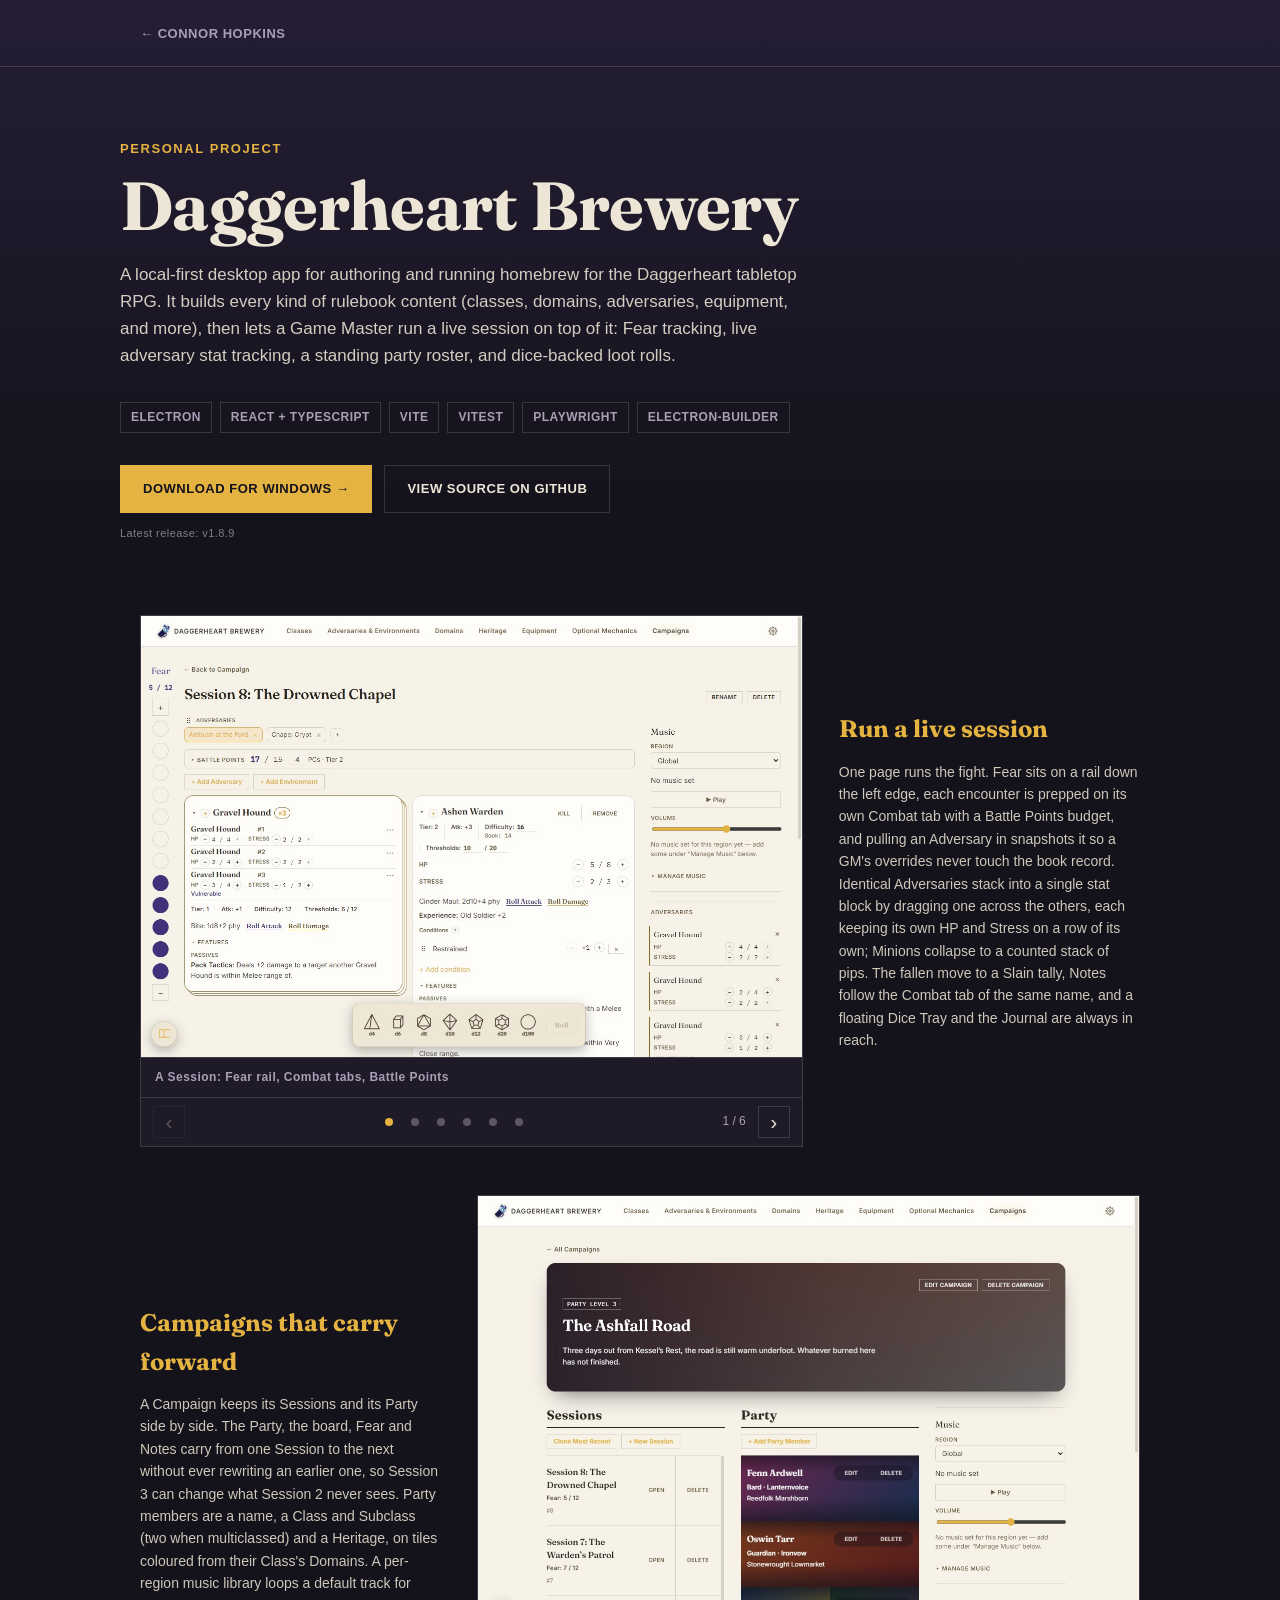
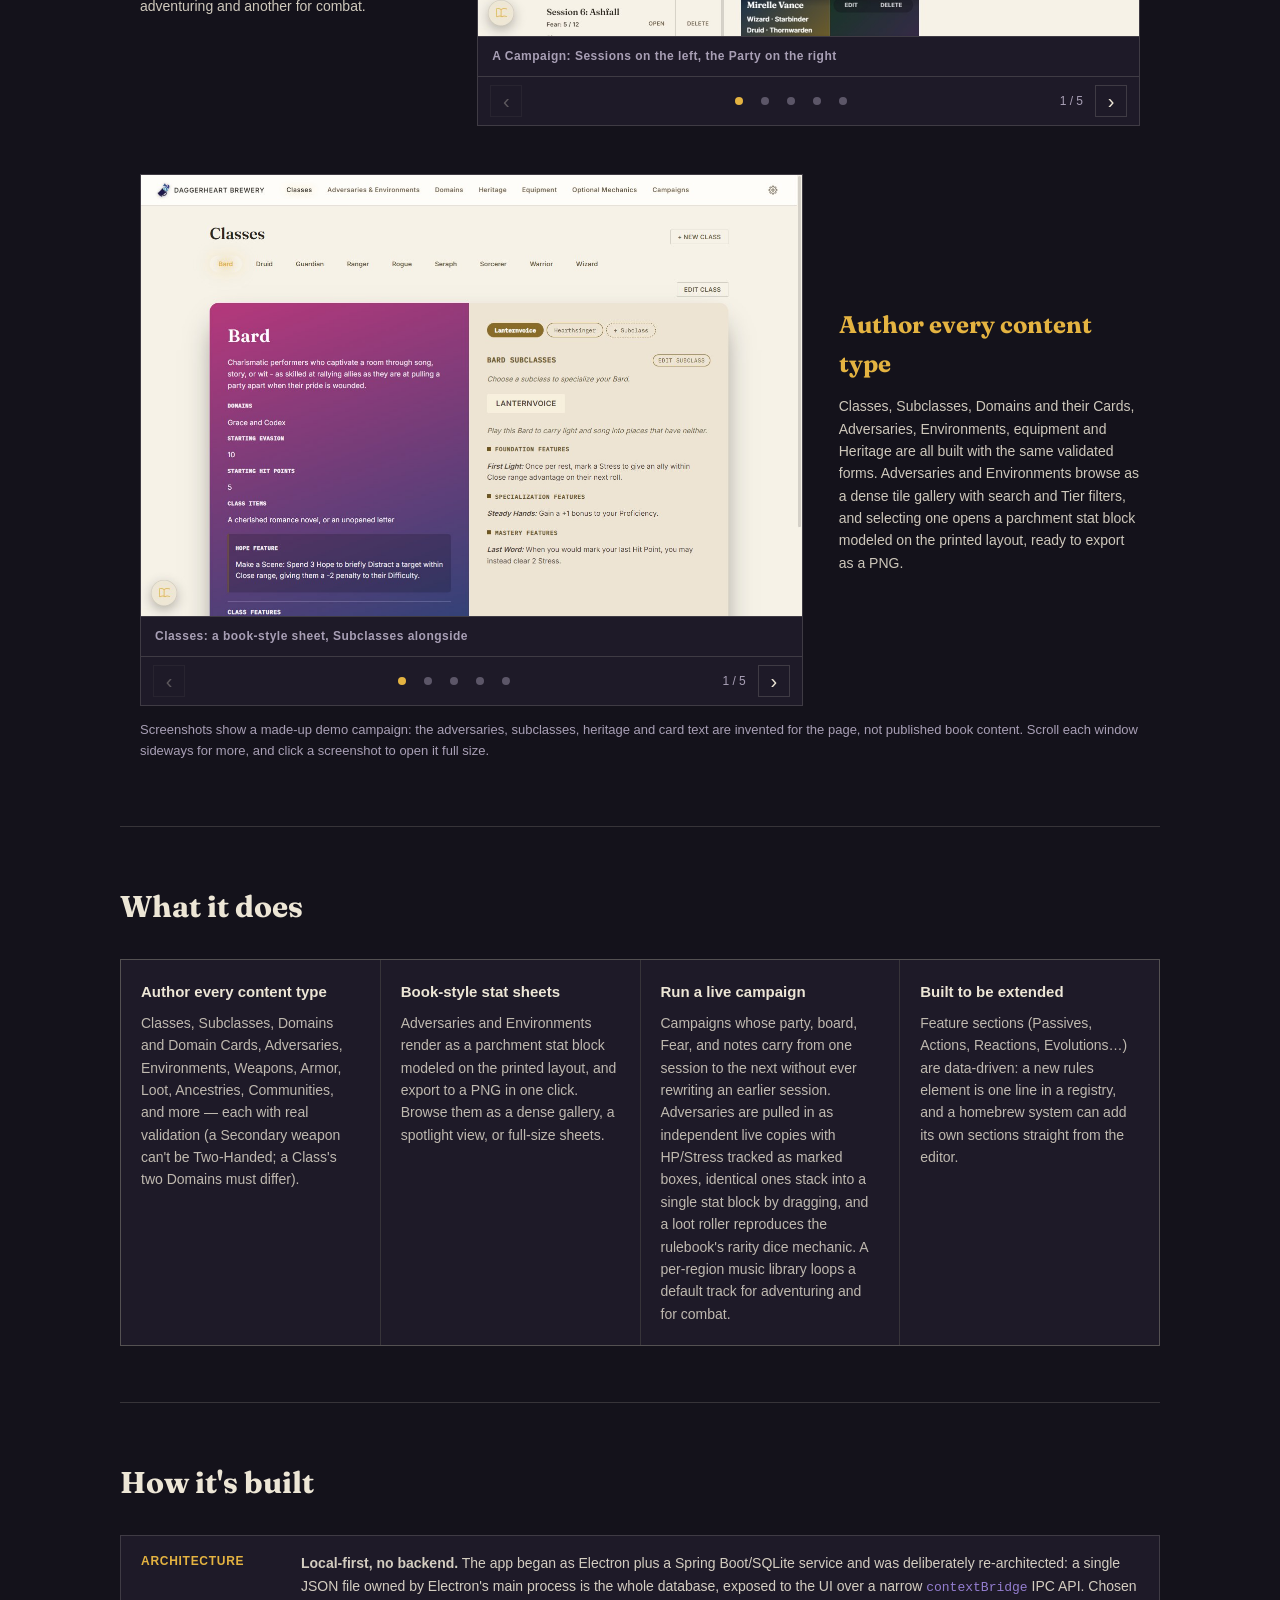
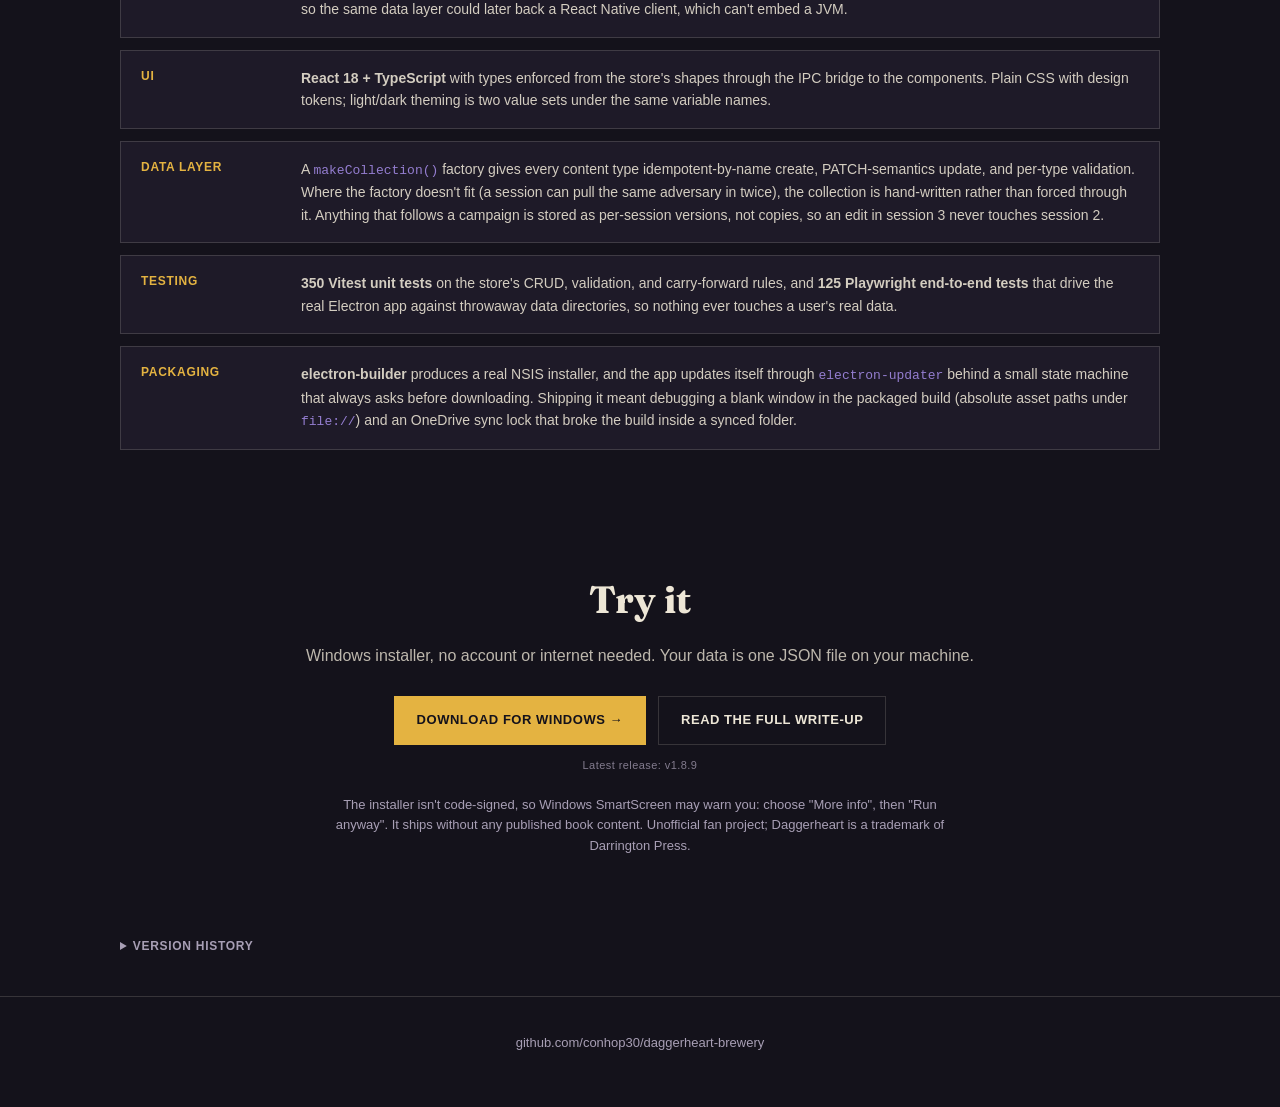
==== commit bdf7d097: "Point Daggerheart Brewery at v1.8.9" ====
--- a/projects/daggerheart-hub/index.html
+++ b/projects/daggerheart-hub/index.html
@@ -42,10 +42,10 @@
     <span class="badge">electron-builder</span>
   </div>
   <div class="hero-actions">
-    <a class="btn btn-primary" href="https://github.com/conhop30/daggerheart-brewery/releases/download/v1.8.8/Daggerheart-Brewery-Setup-1.8.8.exe">Download for Windows →</a>
+    <a class="btn btn-primary" href="https://github.com/conhop30/daggerheart-brewery/releases/download/v1.8.9/Daggerheart-Brewery-Setup-1.8.9.exe">Download for Windows →</a>
     <a class="btn btn-ghost" href="https://github.com/conhop30/daggerheart-brewery" target="_blank" rel="noopener">View source on GitHub</a>
   </div>
-  <p class="version-note">Latest release: v1.8.8</p>
+  <p class="version-note">Latest release: v1.8.9</p>
 </header>
 
 <section class="shots wrap">
@@ -152,10 +152,10 @@
   <h2>Try it</h2>
   <p>Windows installer, no account or internet needed. Your data is one JSON file on your machine.</p>
   <div class="hero-actions">
-    <a class="btn btn-primary" href="https://github.com/conhop30/daggerheart-brewery/releases/download/v1.8.8/Daggerheart-Brewery-Setup-1.8.8.exe">Download for Windows →</a>
+    <a class="btn btn-primary" href="https://github.com/conhop30/daggerheart-brewery/releases/download/v1.8.9/Daggerheart-Brewery-Setup-1.8.9.exe">Download for Windows →</a>
     <a class="btn btn-ghost" href="https://github.com/conhop30/daggerheart-brewery#readme" target="_blank" rel="noopener">Read the full write-up</a>
   </div>
-  <p class="version-note">Latest release: v1.8.8</p>
+  <p class="version-note">Latest release: v1.8.9</p>
   <p class="fine-print">The installer isn't code-signed, so Windows SmartScreen may warn you: choose "More info", then "Run anyway". It ships without any published book content. Unofficial fan project; Daggerheart is a trademark of Darrington Press.</p>
 </section>
 
@@ -163,6 +163,7 @@
   <details>
     <summary>Version history</summary>
     <ul>
+      <li><strong>v1.8.9</strong> — summon buttons resolve the book's own math ("equal to twice the number of PCs", or "as many Lackeys as there are PCs") against your actual party size, and an Environment's Potential Adversaries line is clickable the same way; the Equipment page gets a jump nav down the side plus a Table-view header that stays pinned while scrolling; Consumables can now carry the corebook's roll Value the same way Loot does, and every Loot/Consumable item (Core and Hope & Fear) has its Value filled in; a Session renames by double-clicking its title; and quieter in-flow saves (HP marks, renames, rolls, region picks) use a brief toast instead of a blocking dialog.</li>
       <li><strong>v1.8.8</strong> — another quick fix: Adversaries and Environments that disappeared from Sessions which already had them (a side effect of the v1.8.6 board fix never touching the data already on disk) are restored automatically.</li>
       <li><strong>v1.8.7</strong> — a quick fix for v1.8.6: some Sessions failed to open because of leftover data from an older version, and now open normally again.</li>
       <li><strong>v1.8.6</strong> — a new Session no longer starts with the last one's Adversaries and Environments (Clone Most Recent still carries them over on purpose); Notes support live Markdown formatting (bold, headers, lists) and a two-column layout; Weapons split into separate Primary and Secondary tables with a Range field and a Set filter; and Loot shows its corebook roll Value (e.g. Caltrops is 1).</li>
